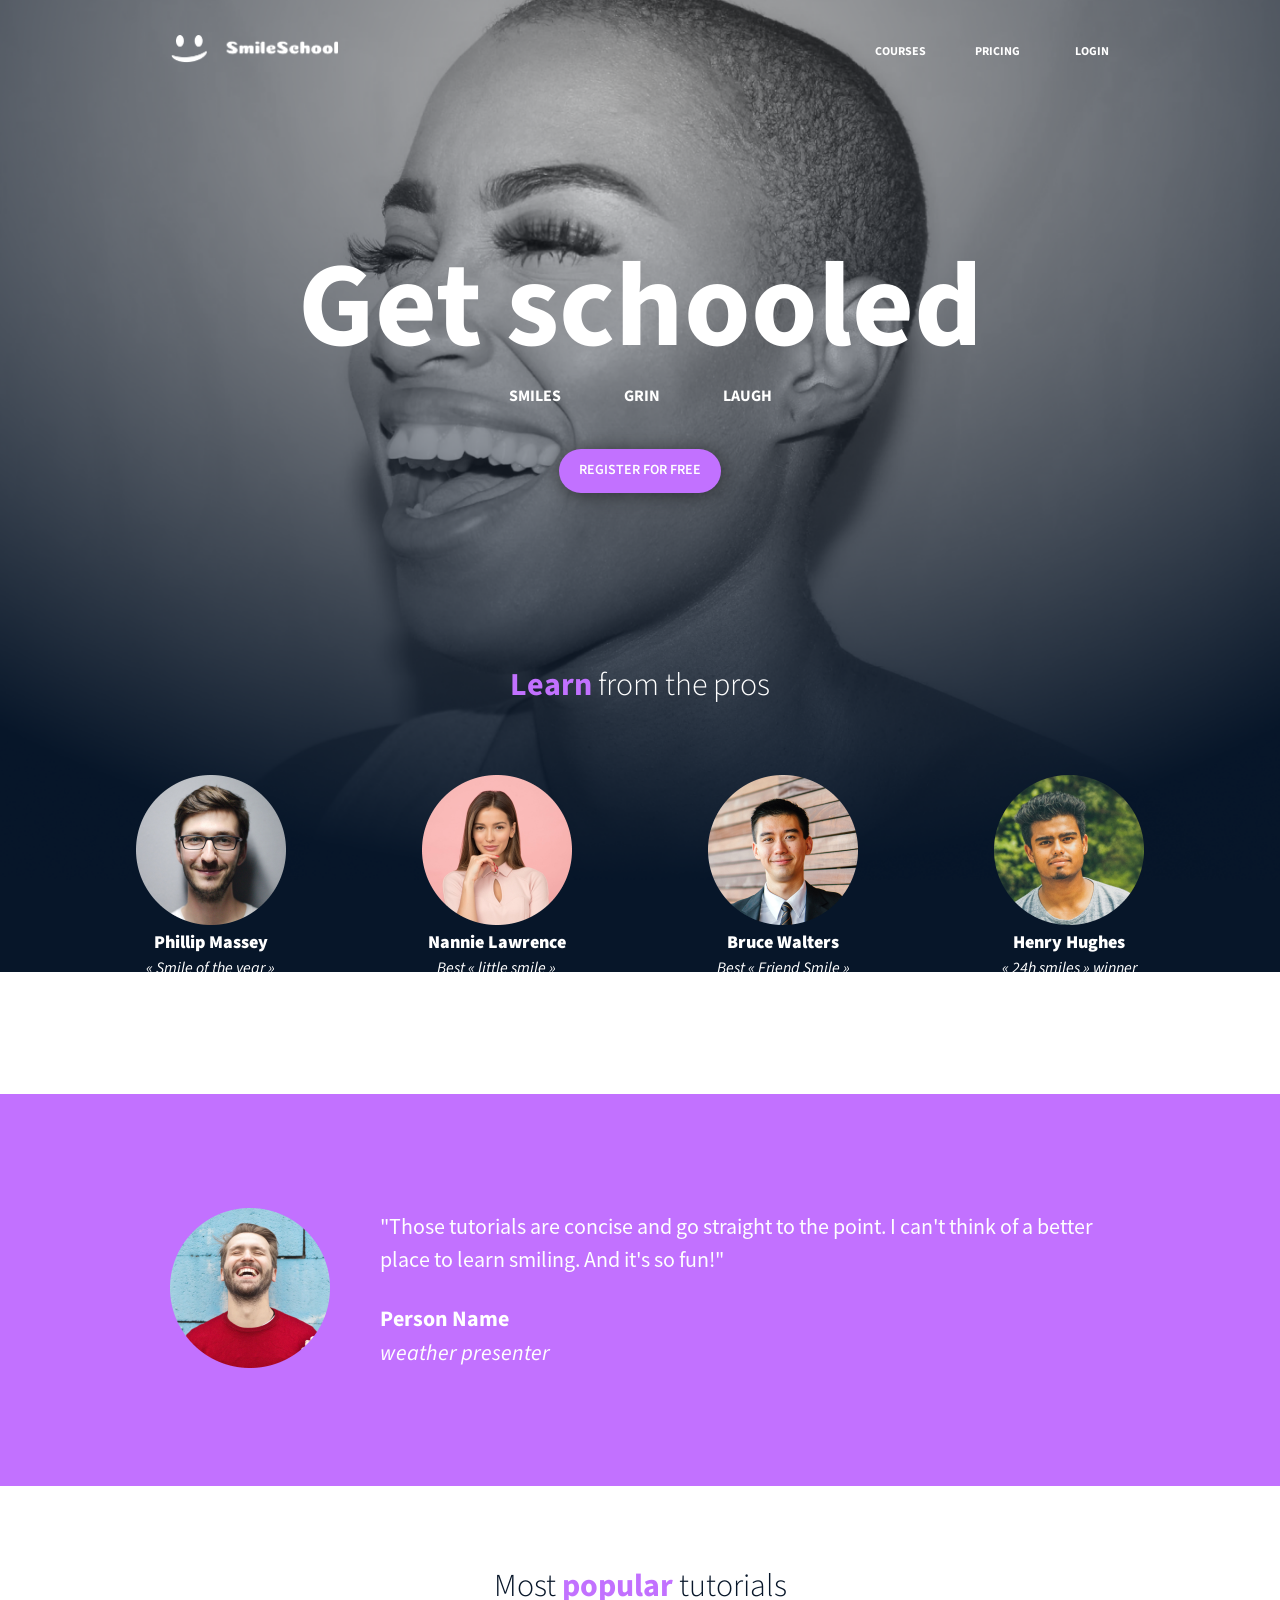
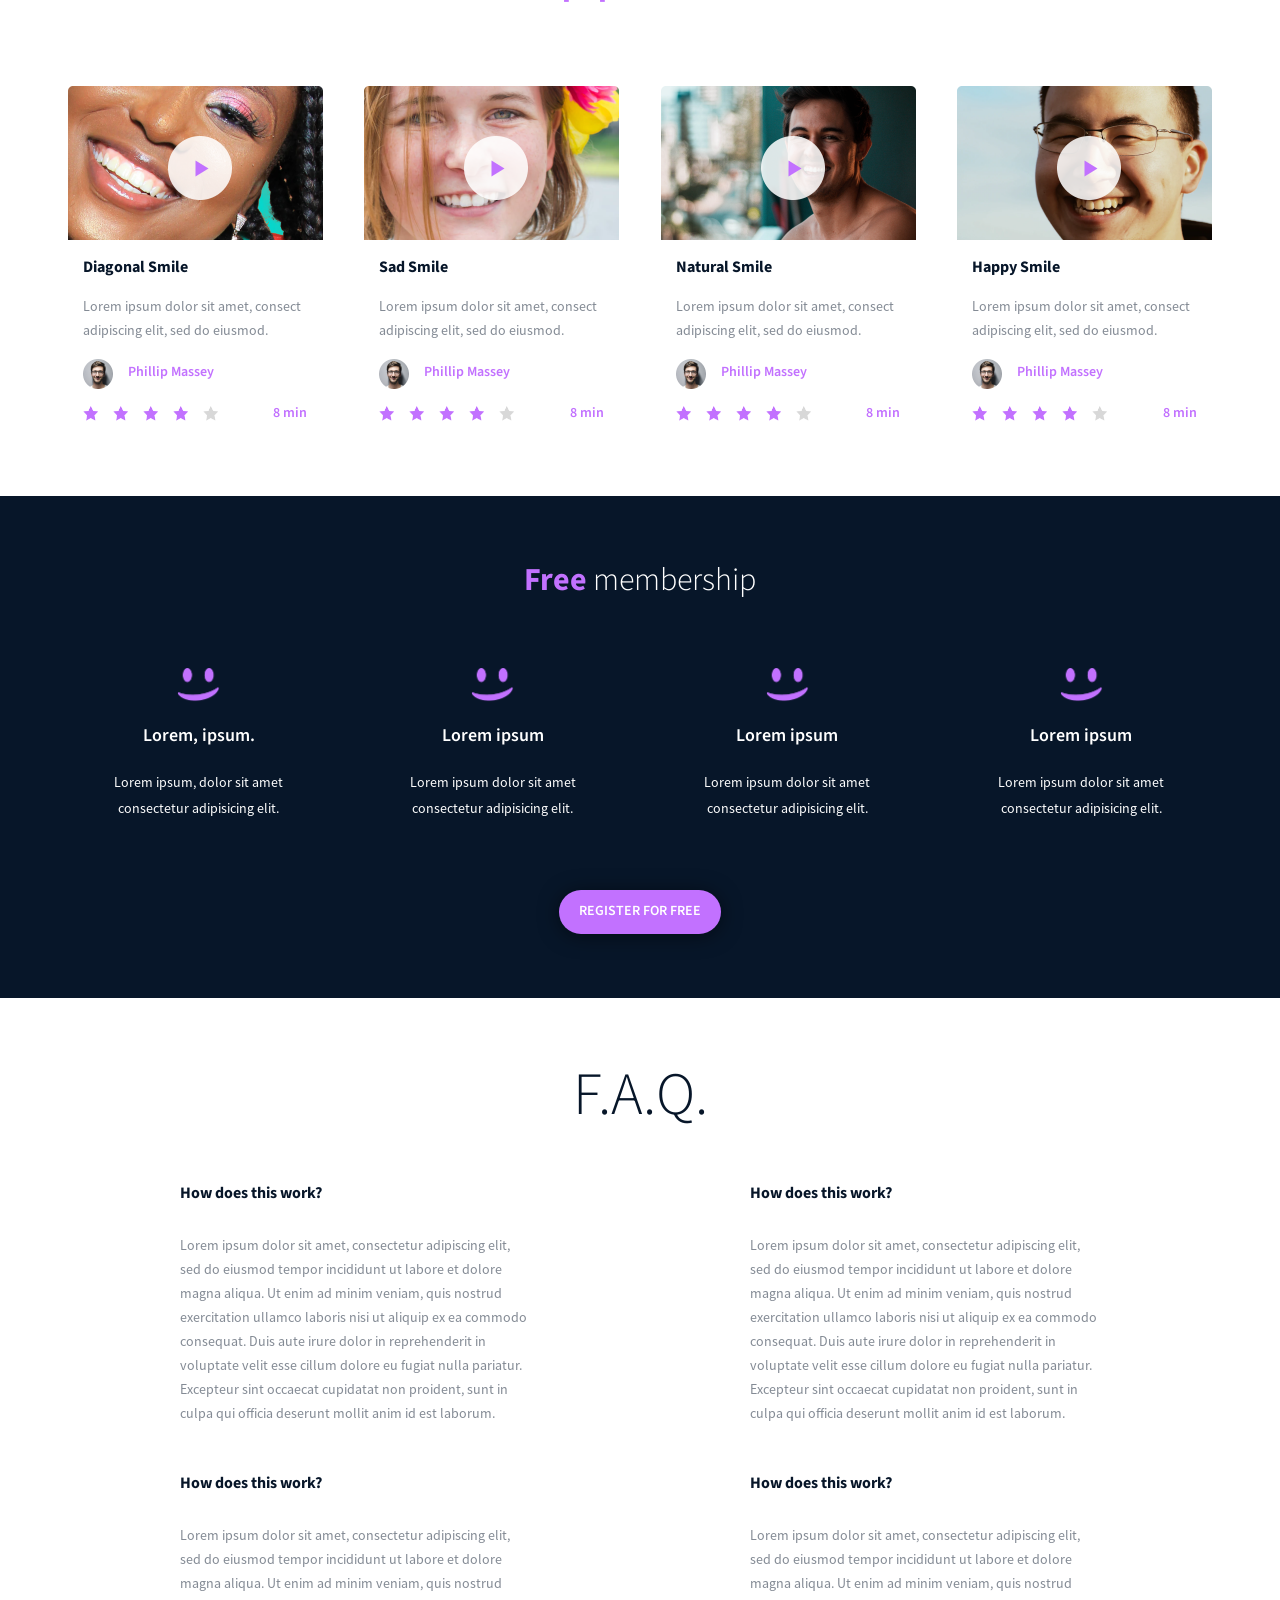
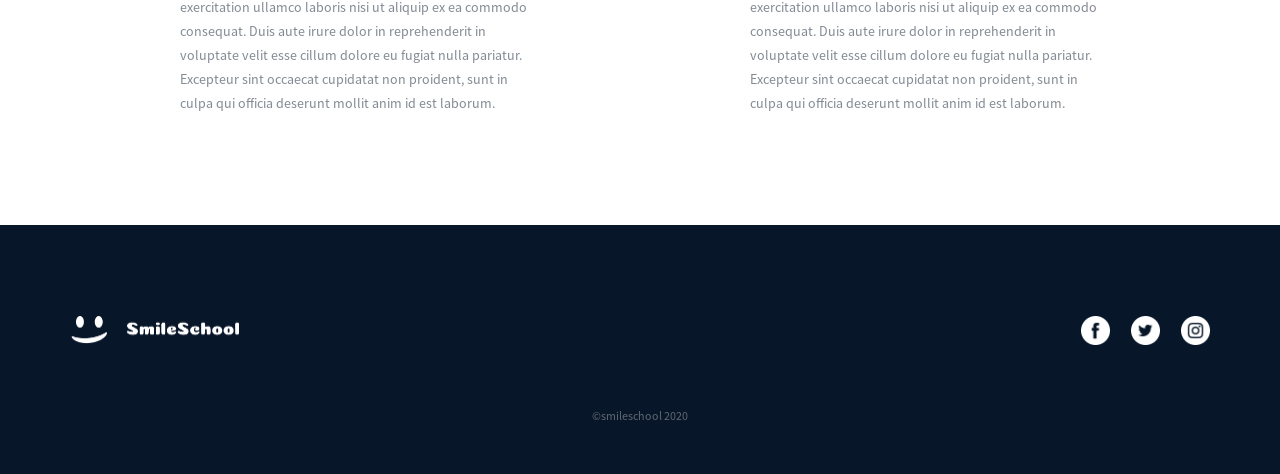
==== css_advanced/index.html @ d01346c2 "ij" ====
<!DOCTYPE html>
<html lang="en">
<head>
	<meta charset="UTF-8">
	<meta name="viewport" content="width=device-width, initial-scale=1.0">
	<title>Document</title>
	<link rel="stylesheet" type="text/css" href="./styles.css">
	<link href="https://fonts.googleapis.com/css2?family=Source+Sans+Pro:wght@400;700&display=swap" rel="stylesheet"></head>
<body>
	<header>
		<div class="smile">
		<a href="./images/assets/logo.png" alt="Site logo">
			<img src="./images/assets/logo.png">
		</a>
		</div>
		<div class="menu">
			<p>COURSES</p>
			<p>PRICING</p>
			<p>LOGIN</p>
		</div>
	</header>
	<main>
		<section class="register">
			<div class="schooled">
				<h1>Get schooled</h1>
				<p>SMILES GRIN LAUGH</p>
				<button>REGISTER FOR FREE</button>
			</div>
			<div class="pros">
				<h2><span>Learn </span>from the pros</h2>
				<div class="avatars">
					<div>
						<img src="./images/assets/avatars/avatar1.png">
						<h3>Phillip Massey</h3>
						<p>« Smile of the year » 2018 - 2019</p>
					</div>
					<div>
						<img src="./images/assets/avatars/avatar2.png">
						<h3>Nannie Lawrence</h3>
						<p>Best « little smile » 2017</p>
					</div>
					<div>
						<img src="./images/assets/avatars/avatar3.png">
						<h3>Bruce Walters</h3>
						<p>Best « Friend Smile » live performance 2019</p>
					</div>
					<div>
						<img src="./images/assets/avatars/avatar4.png">
						<h3>Henry Hughes</h3>
						<p>« 24h smiles » winner 2016 - 2019</p>
					</div>
				</div>
			</div>
		</section>
		<section class="testimonial">
			<div>
			<img src="./images/assets/avatars/avatar5.png">
			</div>
			<div>
			<blockquote>
				"Those tutorials are concise and go straight to the point. I can't think of a better place to learn smiling. And it's so fun!"
			</blockquote>
			<p>Person Name</p>
			<em>weather presenter</em>
		</div>
		</section>
		<section class="tutorials">
			<h1>Most <span>popular</span> tutorials</h1>
			<div class="videos">
				<div class="tutorial">
					<img class="preview" src="./images/assets/videos/preview1.png" alt="video preview">
					<img class="play" src="./images/assets/videos/play.png" alt="play button">
					<h2>Diagonal Smile</h2>
					<p>Lorem ipsum dolor sit amet, consect adipiscing elit, sed do eiusmod.</p>
					<div class="author">
						<img src="./images/assets/videos/author.png">
						<h3>Phillip Massey</h3>
					</div>
					<div class="rating">
						<img src="./images/assets/videos/star1-4.png">
						<img src="./images/assets/videos/star1-4.png">
						<img src="./images/assets/videos/star1-4.png">
						<img src="./images/assets/videos/star1-4.png">
						<img src="./images/assets/videos/star5.png">
						<p>8 min</p>
					</div>
				</div>
				<div class="tutorial">
					<img class="preview" src="./images/assets/videos/preview2.png" alt="video preview">
					<img class="play" src="./images/assets/videos/play.png" alt="play button">
					<h2>Sad Smile</h2>
					<p>Lorem ipsum dolor sit amet, consect adipiscing elit, sed do eiusmod.</p>
					<div class="author">
						<img src="./images/assets/videos/author.png">
						<h3>Phillip Massey</h3>
					</div>
					<div class="rating">
						<img src="./images/assets/videos/star1-4.png">
						<img src="./images/assets/videos/star1-4.png">
						<img src="./images/assets/videos/star1-4.png">
						<img src="./images/assets/videos/star1-4.png">
						<img src="./images/assets/videos/star5.png">
						<p>8 min</p>
					</div>
				</div>
				<div class="tutorial">
					<img class="preview" src="./images/assets/videos/preview3.png" alt="video preview">
					<img class="play" src="./images/assets/videos/play.png" alt="play button">
					<h2>Natural Smile</h2>
					<p>Lorem ipsum dolor sit amet, consect adipiscing elit, sed do eiusmod.</p>
					<div class="author">
						<img src="./images/assets/videos/author.png">
						<h3>Phillip Massey</h3>
					</div>
					<div class="rating">
						<img src="./images/assets/videos/star1-4.png">
						<img src="./images/assets/videos/star1-4.png">
						<img src="./images/assets/videos/star1-4.png">
						<img src="./images/assets/videos/star1-4.png">
						<img src="./images/assets/videos/star5.png">
						<p>8 min</p>
					</div>
				</div>
				<div class="tutorial">
					<img class="preview" src="./images/assets/videos/preview4.png" alt="video preview">
					<img class="play" src="./images/assets/videos/play.png" alt="play button">
					<h2>Happy Smile</h2>
					<p>Lorem ipsum dolor sit amet, consect adipiscing elit, sed do eiusmod.</p>
					<div class="author">
						<img src="./images/assets/videos/author.png">
						<h3>Phillip Massey</h3>
					</div>
					<div class="rating">
						<img src="./images/assets/videos/star1-4.png">
						<img src="./images/assets/videos/star1-4.png">
						<img src="./images/assets/videos/star1-4.png">
						<img src="./images/assets/videos/star1-4.png">
						<img src="./images/assets/videos/star5.png">
						<p>8 min</p>
					</div>
				</div>
			</div>	
		</section>
		<section class="membership">
			<h1><span>Free</span> membership</h1>
			<div class="smiles">
				<div>
					<img src="./images/assets/membership/smile.png">
					<h2>Lorem, ipsum.</h2>
					<p>Lorem ipsum, dolor sit amet consectetur adipisicing elit.</p>
				</div>
				<div>
					<img src="./images/assets/membership/smile.png">
					<h2>Lorem ipsum</h2>
					<p>Lorem ipsum dolor sit amet consectetur adipisicing elit.</p>
				</div>
				<div>
					<img src="./images/assets/membership/smile.png">
					<h2>Lorem ipsum</h2>
					<p>Lorem ipsum dolor sit amet consectetur adipisicing elit.</p>
				</div>
				<div>
					<img src="./images/assets/membership/smile.png">
					<h2>Lorem ipsum</h2>
					<p>Lorem ipsum dolor sit amet consectetur adipisicing elit.</p>
				</div>
			</div>
			<button>REGISTER FOR FREE</button>
		</section>
		<section class="faq">
			<h1>F.A.Q.</h1>
			<div class="questions">
				<div class="row">
					<div class="column">
						<h2>How does this work?</h2>
						<p>Lorem ipsum dolor sit amet, consectetur adipiscing elit, sed do eiusmod tempor incididunt ut labore et dolore magna aliqua. Ut enim ad minim veniam, quis nostrud exercitation ullamco laboris nisi ut aliquip ex ea commodo consequat. Duis aute irure dolor in reprehenderit in voluptate velit esse cillum dolore eu fugiat nulla pariatur. Excepteur sint occaecat cupidatat non proident, sunt in culpa qui officia deserunt mollit anim id est laborum.</p>
					</div>
					<div class="column">
						<h2>How does this work?</h2>
						<p>Lorem ipsum dolor sit amet, consectetur adipiscing elit, sed do eiusmod tempor incididunt ut labore et dolore magna aliqua. Ut enim ad minim veniam, quis nostrud exercitation ullamco laboris nisi ut aliquip ex ea commodo consequat. Duis aute irure dolor in reprehenderit in voluptate velit esse cillum dolore eu fugiat nulla pariatur. Excepteur sint occaecat cupidatat non proident, sunt in culpa qui officia deserunt mollit anim id est laborum.</p>
					</div>
				</div>
				<div class="row">
					<div class="column">
						<h2>How does this work?</h2>
						<p>Lorem ipsum dolor sit amet, consectetur adipiscing elit, sed do eiusmod tempor incididunt ut labore et dolore magna aliqua. Ut enim ad minim veniam, quis nostrud exercitation ullamco laboris nisi ut aliquip ex ea commodo consequat. Duis aute irure dolor in reprehenderit in voluptate velit esse cillum dolore eu fugiat nulla pariatur. Excepteur sint occaecat cupidatat non proident, sunt in culpa qui officia deserunt mollit anim id est laborum.</p>
					</div>
					<div class="column">
						<h2>How does this work?</h2>
						<p>Lorem ipsum dolor sit amet, consectetur adipiscing elit, sed do eiusmod tempor incididunt ut labore et dolore magna aliqua. Ut enim ad minim veniam, quis nostrud exercitation ullamco laboris nisi ut aliquip ex ea commodo consequat. Duis aute irure dolor in reprehenderit in voluptate velit esse cillum dolore eu fugiat nulla pariatur. Excepteur sint occaecat cupidatat non proident, sunt in culpa qui officia deserunt mollit anim id est laborum.</p>
					</div>
				</div>
			</div>
		</section>
		</main>
		<footer>
			<div class="footer">
				<div class="logos">
					<img src="./images/assets/logo.png">
					<div class="social">
						<a href="https://www.facebook.com/">
						<img src="./images/assets/footer/facebook.png">
						</a>
						<a href="https://x.com/">
						<img src="./images/assets/footer/twitter.png">
						</a>
						<a href="https://www.instagram.com/">
						<img src="./images/assets/footer/instagram.png">
						</a>
					</div>
				</div>
				<p>©smileschool 2020</p>
			</div>
		</footer>
	</body>
</html>
---- css_advanced/styles.css ----
/* CSS Reset */
* {
    margin: 0;
    padding: 0;
    box-sizing: border-box;
}

@font-face {
	font-family: 'Source Sans Pro';
	src: url(./fonts/source-sans-pro/SourceSansPro-Regular.otf);
}

html, body {
	margin: 0;
	padding: 0;
	width: 100%;
	height: 100%;
	box-sizing: border-box;
}

body {
	background-image: url("./images/assets/background.png");
	background-size: cover;
	background-repeat: no-repeat;
}

header {
	/* background-color: blueviolet; */
	display: flex;
	justify-content: space-between;
	align-items: center;
	margin: 35px 171px 0 171px;
	height: 32px;
	padding: 0px;

}

p, h1, h2, h3 {
	font-family: 'Source Sans Pro';
	color: #FFFFFF;
}

.menu {
	/* background-color: red; */
	display: flex;
	justify-content: space-between;
	align-items: center;
	width: 234px;
	height: 15px;
	top: 37px;
	left: 1041px;
}

.menu p {
	/* background-color: blue; */
	width: 34px;
	height: 15px;
	left: 200px;
	font-size: 12px;
	font-weight: 700;
	line-height: 15px;
	text-align: left;
}

.smile img {
	/* background-color: green; */
	width: 167px;
	height: 29px;
	top: 35px;
	left: 171px;
}

.register {
	height: 957px;
	/* outline: 2px solid lime; */
	/* background-color: aqua; */
	display: flex;
	flex-wrap: wrap;
	flex-direction: column;
	justify-content: space-around;
	align-items: center;
	margin-bottom: 70px;
}
.schooled {
	/* outline: 2px solid lime; */
	display: flex;
	justify-content: space-between;
	align-items: center;
	flex-wrap: wrap;
	flex-direction: column;
	box-sizing: border-box;
	height: 300px;
	margin: 115px 0 0 0;

}
.schooled h1 {
	/* outline: 2px solid lime; */
	/* background-color: green; */
	width: 700px;
	height: 151px;
	font-family: 'Source Sans Pro';
	font-size: 120px;
	font-weight: 700;
	line-height: 150px;
	text-align: center;
	color: #FFFFFF;
	margin: 40px 0 0 0;
}

.schooled p {
	/* outline: 2px solid blue; */
	/* background-color: chartreuse; */
	display: flex;
	flex-wrap: wrap;
	justify-content: space-around;
	word-spacing: 60px;
	width: 300px;
	margin: 0 0 40px 0;
	font-size: 16px;
	font-weight: 700;
	line-height: 20px;
	text-align: center;
}

button {
	display: flex;
	justify-content: center;
	align-items: center;
	background-color: #C271FF;
	width: 162px;
	height: 44px;
	border: none;
	box-shadow: 0px 2px 20px 0px #00000080;
	font-family: 'Source Sans Pro';
	font-size: 14px;
	font-weight: 600;
	line-height: 17.6px;
	text-align: center;
	color: #FFFFFF;
	border-radius: 50px;
}

.pros {
	/* outline: 2px solid rgb(255, 0, 0); */
	width: 1009px;
	height: 350px;
	/* background-color: crimson; */
	display: flex;
	justify-content: center;
	align-items: center;
	flex-direction: column;
	flex-wrap: wrap;
	margin-bottom: 0px;
	margin-top: 150px;
}
.pros h2 {
	/* background-color: aquamarine; */
	/* outline: 2px solid blue; */
	color: #FFFFFF;
	width: 300px;
	height: 40px;
	font-family: 'Source Sans Pro';
	font-size: 32px;
	font-weight: 300;
	line-height: 40px;
	text-align: center;
}

.pros span {
	color: #C271FF;
	font-weight: 700;
}

.avatars {
	margin-top: 70px;
	width: 1009px;
	height: 237px;
	/* outline: 2px solid greenyellow; */
	/* background-color: aqua; */
	display: flex;
	flex-wrap: wrap;
	flex-direction: row;
	justify-content: space-between;
}
.avatars img {
	width: 150px;
	height: 150px;
}

.avatars h3 {
	font-family: 'Source Sans Pro';
	font-size: 18px;
	font-weight: 900;
	line-height: 27px;
	text-align: center;
	width: 150px;
	height: 27px;
	display: flex;
	justify-content: center;
	color: #FFFFFF;
	/* outline: 2px solid blue; */
}

.avatars p {
	width: 150px;
	height: 48px;
	top: 189px;
	display: flex;
	flex-wrap: wrap;
	flex-direction: column;
	font-size: 16px;
	font-style: italic;
	font-weight: 400;
	line-height: 24px;
	text-align: center;
}


.testimonial {
	/* width: 1440px; */
	height: 392px;
	top: 1093px;
	gap: 50px;
	background-color: #C271FF;
	display: flex;
	flex-wrap: wrap;
	/* flex-direction: column; */
	justify-content: center;
	align-items: center;
	/* outline: 2px solid blue; */
}

.testimonial img {
	width: 160px;
	height: 160px;
}

.testimonial blockquote {
	/* outline: 2px solid blue; */
	width: 730px;
	height: 68px;
	font-family: 'Source Sans Pro';
	font-size: 22px;
	font-weight: 400;
	line-height: 33px;
	text-align: left;
	color: #FFFFFF;
}

.testimonial p {
	width: 129px;
	height: 34px;
	font-size: 22px;
	font-weight: 700;
	line-height: 33px;
	text-align: left;
	margin-top: 25px;
}

.testimonial em {
	width: 165px;
	height: 34px;
	top: 124px;
	font-family: 'Source Sans Pro';
	font-size: 22px;
	font-style: italic;
	font-weight: 400;
	line-height: 33px;
	text-align: left;
	color: #FFFFFF;
}

.tutorials {
	/* outline: 2px solid red; */
	height: 450px;
	display: flex;
	flex-direction: column;
	align-items: center;
	margin: 80px 0;
}

.videos {
	/* outline: 2px solid blue; */
	width: 1228px;
	height: 450px;
	display: flex;
	flex-direction: row;
	justify-content: space-evenly;
	align-items: center;
}

.tutorial {
	display: flex;
	flex-direction: column;
	justify-content: space-between;
	/* outline: 2px solid green; */
	width: 255px;
	height: 335px;
}
.tutorials h1 {
	/* outline: 2px solid green; */
	width: 350px;
	height: 40px;
	font-size: 32px;
	font-weight: 300;
	line-height: 40px;
	text-align: center;
	color: #071629;
	margin-bottom: 80px;
}

.tutorials h1 span {
	font-size: 32px;
	font-weight: 700;
	line-height: 40px;
	text-align: center;
	color: #C271FF;
}
.tutorial h2 {
	display: flex;
	/* outline: 2px solid rgb(0, 162, 255); */
	width: 106px;
	height: 20px;
	font-size: 16px;
	font-weight: 700;
	line-height: 20px;
	text-align: left;
	color: #071629;
	margin-left: 15px;

}

.tutorial p {
	display: flex;
	justify-content: space-around;
	/* outline: 2px solid orange; */
	width: 240px;
	height: 48px;
	font-size: 14px;
	font-weight: 400;
	line-height: 24px;
	color: #07162980;
	margin-left: 15px;
}

.preview {
	/* outline: 2px solid lime; */
	width: 255px;
	height: 154px;
	margin-bottom: 0;
	display: flex;
	justify-content: center;
	align-items: center;
	position: relative;
}

.play {
	/* outline: 2px solid yellow; */
	width: 64px;
	height: 64px;
	position: absolute;
    margin-top: 50px;
    margin-left: 100px;
	z-index: 1;
    /* transform: translate(90px, -110px); */
}

.tutorial .rating {
	/* outline: 2px solid yellowgreen; */
	display: flex;
	justify-content: space-around;
	flex-direction: row;
	height: 15px;
	margin-left: 15px;
}

.tutorial .rating img {
	/* outline: 2px solid yellowgreen; */
	margin-right: 15px;
	width: 15px;
	height: 15px;
}

.tutorial .rating p {
	/* outline: 2px solid yellowgreen; */
	width: 35px;
	height: 15px;
	font-size: 14px;
	font-weight: 600;
	line-height:15px;
	text-align: right;
	color: #C271FF;
	margin-left: auto;
	margin-right: 15px;
}

.tutorial .author {
	display: flex;
	justify-content: space-around;
	margin-left: 15px;
}

.tutorial .author img {
	width: 30px;
	height: 30px;
}

.tutorial .author h3 {
	width: 200px;
	height: 27px;
	font-size: 14px;
	font-weight: 600;
	line-height: 27px;
	text-align: left;
	color: #C271FF;
	margin-left: 15px;
}

.membership {
	height: 502px;
	display: flex;
	flex-wrap:wrap;
	flex-direction: column;
	justify-content: space-around;
	align-items: center;
	background-color: #071629;
}

.membership h1 {
	width: 250px;
	height: 40px;
	font-size: 32px;
	font-weight: 300;
	line-height: 40px;
	text-align: center;
	margin: 30px 0 0 0;
}

.membership h1 span {
	font-size: 32px;
	font-weight: 700;
	line-height: 40px;
	text-align: center;
	color: #C271FF;
}

.membership .smiles {
	/* outline: 3px solid red; */
	display: flex;
	flex-direction: row;
	justify-content: space-between;
	align-items: center;
	width: 1140px;
}

.membership .smiles div {
	/* outline: 3px solid greenyellow; */
	display: flex;
	flex-direction: column;
	justify-content: space-between;
	align-items: center;
	width: 257px;
	height: 153px;
}

.membership img {
	width: 43px;
	height: 35px;
}

.membership h2 {
	width: 256px;
	height: 26px;
	font-size: 18px;
	font-weight: 600;
	line-height: 26px;
	text-align: center;
}

.membership p {
	width: 212px;
	height: 52px;
	opacity: 0px;
	font-size: 14px;
	font-weight: 400;
	line-height: 26px;
	text-align: center;
}

.membership button {
	margin: 0 0 30px 0;
}

.faq {
	margin: 60px 0;
	display: flex;
	flex-direction: column;
	justify-content: space-around;
	align-items: center;
	/* outline: 3px solid slateblue; */
	height: 707px;
}

.faq h1 {
	width: 136px;
	height: 75px;
	font-size: 60px;
	font-weight: 300;
	line-height: 75px;
	text-align: center;
	color: #071629;
}

.faq .questions {
	display: flex;
	flex-direction: column;
	justify-content: space-between;
	/* outline: 3px solid orchid; */
	width: 920px;
	height: 707px;
	margin: 50px 0;
}

.faq .questions .row  {
	/* outline: 3px solid green; */
	display: flex;
	flex-direction: row;
	justify-content: space-between;
}

.faq .questions .column  {
	width: 350px;
	height: 242px;
	/* outline: 3px solid red; */
	display: flex;
	flex-direction: column;
	justify-content: space-between;
}

.faq .questions .column h2 {
	width: 145px;
	height: 20px;
	font-size: 16px;
	font-weight: 700;
	line-height: 20px;
	text-align: left;
	color: #071629;
}

.faq .questions .column p {
	width: 350px;
	height: 192px;
	opacity: 0px;
	font-size: 14px;
	font-weight: 400;
	line-height: 24px;
	text-align: left;
	color: #07162980;
}

.footer {
	height: 249px;
	display: flex;
	flex-direction: column;
	flex-wrap: wrap;
	align-items: center;
	justify-content: space-around;
	background-color: #071629;
}

.footer .logos {
	width: 1140px;
	/* outline: 3px solid green; */
	display: flex;
	flex-direction: row;
	justify-content: space-between;
	margin: 60px 0 0 0;
}

.footer .logos .social {
	display: flex;
	flex-wrap: wrap;
	flex-direction: row;
	justify-content: space-between;
	width: 130px;
	height: 30px;
	/* outline: 3px solid blue; */
}

.footer .logos img {
	width: 169px;
	height: 30px;
	padding: 0.02px 0px 0.52px 0.59px;
}

.footer .logos .social img {
	width: 30px;
	height: 30px;
}

.footer p {
	width: 96px;
	height: 15px;
	opacity: 35%;
	font-size: 12px;
	font-weight: 400;
	line-height: 15px;
	text-align: left;
	margin: 0 0 20px 0;
}
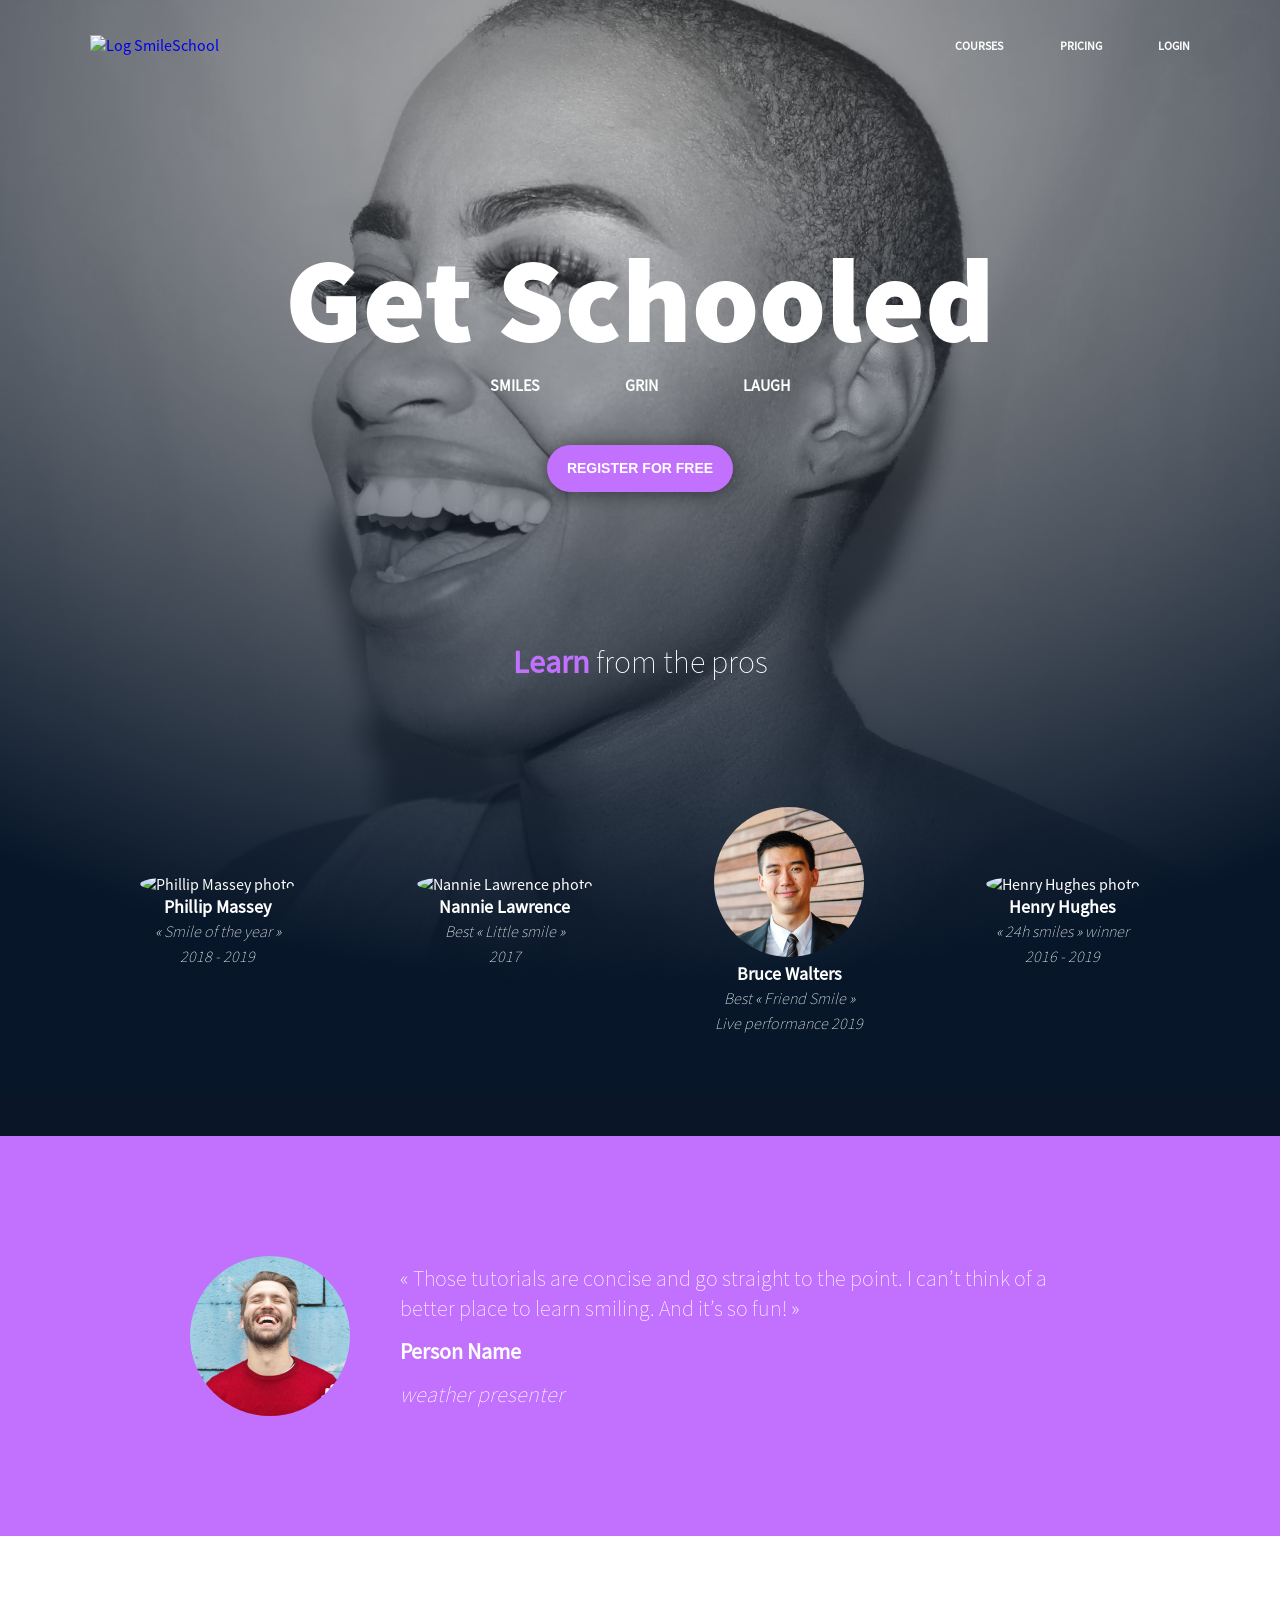
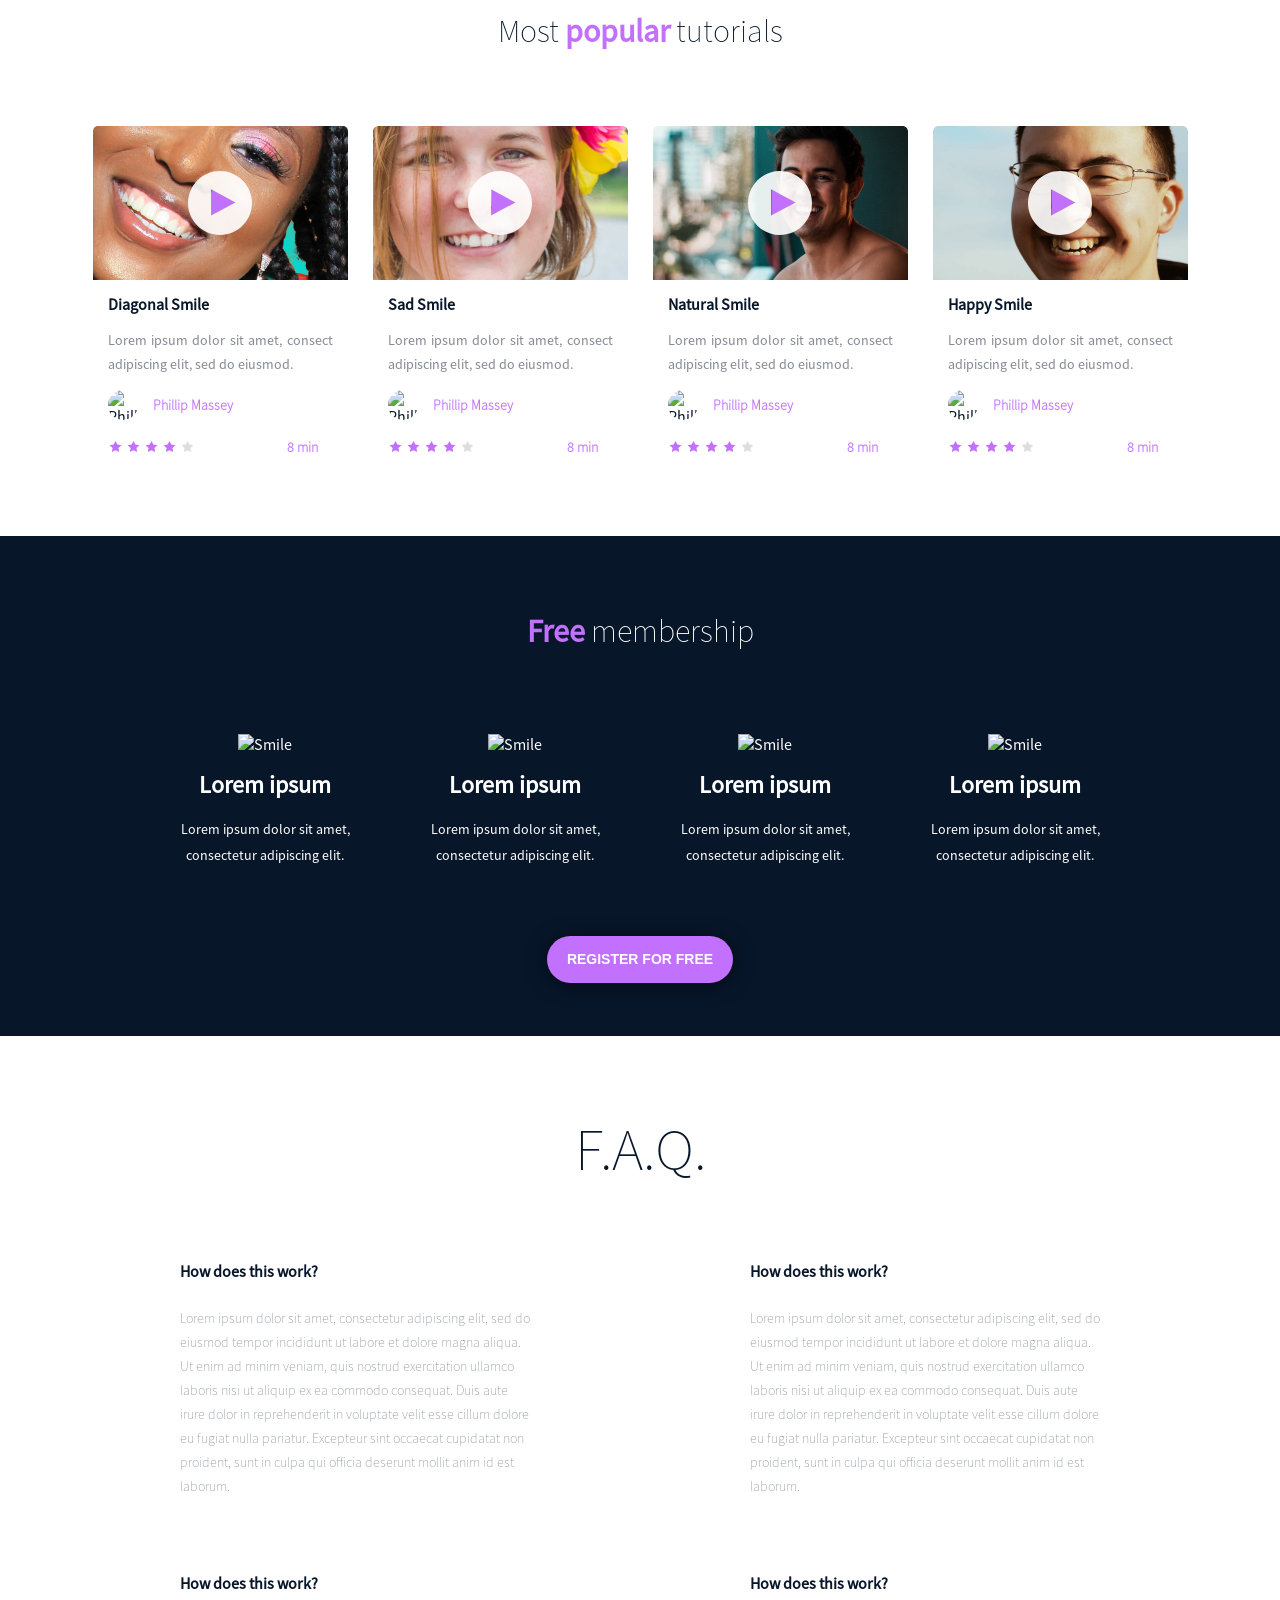
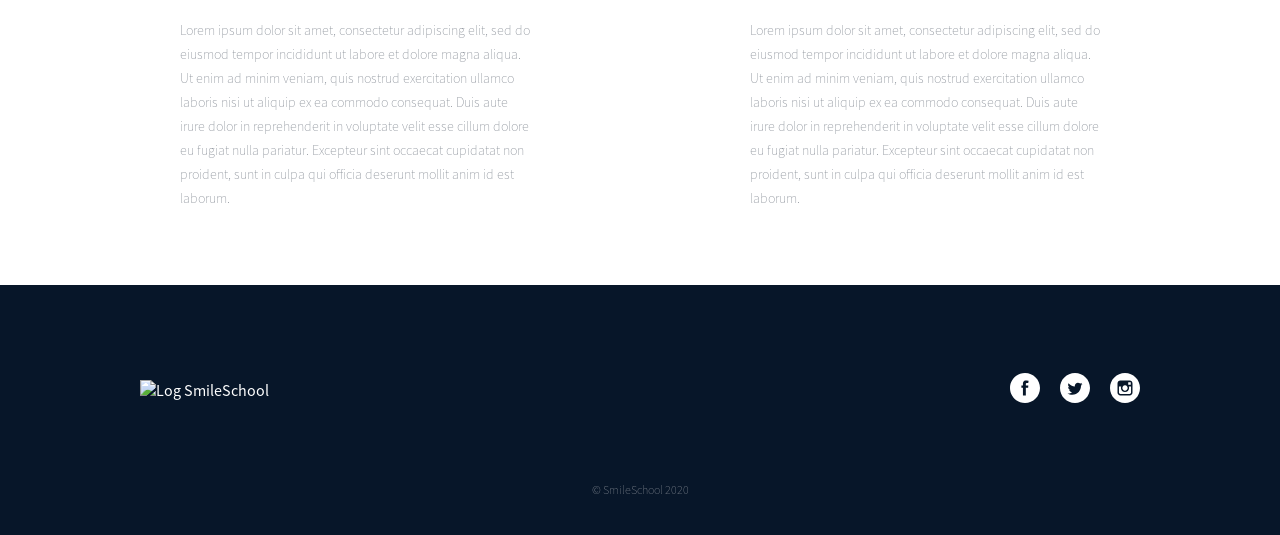
==== commit a6175137: "dv" ====
--- a/css_advanced/index.html
+++ b/css_advanced/index.html
@@ -1,216 +1,371 @@
 <!DOCTYPE html>
-<html lang="en">
+<html lang="zxx">
+
 <head>
-	<meta charset="UTF-8">
-	<meta name="viewport" content="width=device-width, initial-scale=1.0">
-	<title>Document</title>
-	<link rel="stylesheet" type="text/css" href="./styles.css">
-	<link href="https://fonts.googleapis.com/css2?family=Source+Sans+Pro:wght@400;700&display=swap" rel="stylesheet"></head>
+    <meta charset="UTF-8">
+    <meta name="viewport" content="width=device-width, initial-scale=1.0">
+    <title>SmileSchool</title>
+
+    <link rel="stylesheet" href="./styles.css">
+</head>
+
 <body>
-	<header>
-		<div class="smile">
-		<a href="./images/assets/logo.png" alt="Site logo">
-			<img src="./images/assets/logo.png">
-		</a>
-		</div>
-		<div class="menu">
-			<p>COURSES</p>
-			<p>PRICING</p>
-			<p>LOGIN</p>
-		</div>
-	</header>
-	<main>
-		<section class="register">
-			<div class="schooled">
-				<h1>Get schooled</h1>
-				<p>SMILES GRIN LAUGH</p>
-				<button>REGISTER FOR FREE</button>
-			</div>
-			<div class="pros">
-				<h2><span>Learn </span>from the pros</h2>
-				<div class="avatars">
-					<div>
-						<img src="./images/assets/avatars/avatar1.png">
-						<h3>Phillip Massey</h3>
-						<p>« Smile of the year » 2018 - 2019</p>
-					</div>
-					<div>
-						<img src="./images/assets/avatars/avatar2.png">
-						<h3>Nannie Lawrence</h3>
-						<p>Best « little smile » 2017</p>
-					</div>
-					<div>
-						<img src="./images/assets/avatars/avatar3.png">
-						<h3>Bruce Walters</h3>
-						<p>Best « Friend Smile » live performance 2019</p>
-					</div>
-					<div>
-						<img src="./images/assets/avatars/avatar4.png">
-						<h3>Henry Hughes</h3>
-						<p>« 24h smiles » winner 2016 - 2019</p>
-					</div>
-				</div>
-			</div>
-		</section>
-		<section class="testimonial">
-			<div>
-			<img src="./images/assets/avatars/avatar5.png">
-			</div>
-			<div>
-			<blockquote>
-				"Those tutorials are concise and go straight to the point. I can't think of a better place to learn smiling. And it's so fun!"
-			</blockquote>
-			<p>Person Name</p>
-			<em>weather presenter</em>
-		</div>
-		</section>
-		<section class="tutorials">
-			<h1>Most <span>popular</span> tutorials</h1>
-			<div class="videos">
-				<div class="tutorial">
-					<img class="preview" src="./images/assets/videos/preview1.png" alt="video preview">
-					<img class="play" src="./images/assets/videos/play.png" alt="play button">
-					<h2>Diagonal Smile</h2>
-					<p>Lorem ipsum dolor sit amet, consect adipiscing elit, sed do eiusmod.</p>
-					<div class="author">
-						<img src="./images/assets/videos/author.png">
-						<h3>Phillip Massey</h3>
-					</div>
-					<div class="rating">
-						<img src="./images/assets/videos/star1-4.png">
-						<img src="./images/assets/videos/star1-4.png">
-						<img src="./images/assets/videos/star1-4.png">
-						<img src="./images/assets/videos/star1-4.png">
-						<img src="./images/assets/videos/star5.png">
-						<p>8 min</p>
-					</div>
-				</div>
-				<div class="tutorial">
-					<img class="preview" src="./images/assets/videos/preview2.png" alt="video preview">
-					<img class="play" src="./images/assets/videos/play.png" alt="play button">
-					<h2>Sad Smile</h2>
-					<p>Lorem ipsum dolor sit amet, consect adipiscing elit, sed do eiusmod.</p>
-					<div class="author">
-						<img src="./images/assets/videos/author.png">
-						<h3>Phillip Massey</h3>
-					</div>
-					<div class="rating">
-						<img src="./images/assets/videos/star1-4.png">
-						<img src="./images/assets/videos/star1-4.png">
-						<img src="./images/assets/videos/star1-4.png">
-						<img src="./images/assets/videos/star1-4.png">
-						<img src="./images/assets/videos/star5.png">
-						<p>8 min</p>
-					</div>
-				</div>
-				<div class="tutorial">
-					<img class="preview" src="./images/assets/videos/preview3.png" alt="video preview">
-					<img class="play" src="./images/assets/videos/play.png" alt="play button">
-					<h2>Natural Smile</h2>
-					<p>Lorem ipsum dolor sit amet, consect adipiscing elit, sed do eiusmod.</p>
-					<div class="author">
-						<img src="./images/assets/videos/author.png">
-						<h3>Phillip Massey</h3>
-					</div>
-					<div class="rating">
-						<img src="./images/assets/videos/star1-4.png">
-						<img src="./images/assets/videos/star1-4.png">
-						<img src="./images/assets/videos/star1-4.png">
-						<img src="./images/assets/videos/star1-4.png">
-						<img src="./images/assets/videos/star5.png">
-						<p>8 min</p>
-					</div>
-				</div>
-				<div class="tutorial">
-					<img class="preview" src="./images/assets/videos/preview4.png" alt="video preview">
-					<img class="play" src="./images/assets/videos/play.png" alt="play button">
-					<h2>Happy Smile</h2>
-					<p>Lorem ipsum dolor sit amet, consect adipiscing elit, sed do eiusmod.</p>
-					<div class="author">
-						<img src="./images/assets/videos/author.png">
-						<h3>Phillip Massey</h3>
-					</div>
-					<div class="rating">
-						<img src="./images/assets/videos/star1-4.png">
-						<img src="./images/assets/videos/star1-4.png">
-						<img src="./images/assets/videos/star1-4.png">
-						<img src="./images/assets/videos/star1-4.png">
-						<img src="./images/assets/videos/star5.png">
-						<p>8 min</p>
-					</div>
-				</div>
-			</div>	
-		</section>
-		<section class="membership">
-			<h1><span>Free</span> membership</h1>
-			<div class="smiles">
-				<div>
-					<img src="./images/assets/membership/smile.png">
-					<h2>Lorem, ipsum.</h2>
-					<p>Lorem ipsum, dolor sit amet consectetur adipisicing elit.</p>
-				</div>
-				<div>
-					<img src="./images/assets/membership/smile.png">
-					<h2>Lorem ipsum</h2>
-					<p>Lorem ipsum dolor sit amet consectetur adipisicing elit.</p>
-				</div>
-				<div>
-					<img src="./images/assets/membership/smile.png">
-					<h2>Lorem ipsum</h2>
-					<p>Lorem ipsum dolor sit amet consectetur adipisicing elit.</p>
-				</div>
-				<div>
-					<img src="./images/assets/membership/smile.png">
-					<h2>Lorem ipsum</h2>
-					<p>Lorem ipsum dolor sit amet consectetur adipisicing elit.</p>
-				</div>
-			</div>
-			<button>REGISTER FOR FREE</button>
-		</section>
-		<section class="faq">
-			<h1>F.A.Q.</h1>
-			<div class="questions">
-				<div class="row">
-					<div class="column">
-						<h2>How does this work?</h2>
-						<p>Lorem ipsum dolor sit amet, consectetur adipiscing elit, sed do eiusmod tempor incididunt ut labore et dolore magna aliqua. Ut enim ad minim veniam, quis nostrud exercitation ullamco laboris nisi ut aliquip ex ea commodo consequat. Duis aute irure dolor in reprehenderit in voluptate velit esse cillum dolore eu fugiat nulla pariatur. Excepteur sint occaecat cupidatat non proident, sunt in culpa qui officia deserunt mollit anim id est laborum.</p>
-					</div>
-					<div class="column">
-						<h2>How does this work?</h2>
-						<p>Lorem ipsum dolor sit amet, consectetur adipiscing elit, sed do eiusmod tempor incididunt ut labore et dolore magna aliqua. Ut enim ad minim veniam, quis nostrud exercitation ullamco laboris nisi ut aliquip ex ea commodo consequat. Duis aute irure dolor in reprehenderit in voluptate velit esse cillum dolore eu fugiat nulla pariatur. Excepteur sint occaecat cupidatat non proident, sunt in culpa qui officia deserunt mollit anim id est laborum.</p>
-					</div>
-				</div>
-				<div class="row">
-					<div class="column">
-						<h2>How does this work?</h2>
-						<p>Lorem ipsum dolor sit amet, consectetur adipiscing elit, sed do eiusmod tempor incididunt ut labore et dolore magna aliqua. Ut enim ad minim veniam, quis nostrud exercitation ullamco laboris nisi ut aliquip ex ea commodo consequat. Duis aute irure dolor in reprehenderit in voluptate velit esse cillum dolore eu fugiat nulla pariatur. Excepteur sint occaecat cupidatat non proident, sunt in culpa qui officia deserunt mollit anim id est laborum.</p>
-					</div>
-					<div class="column">
-						<h2>How does this work?</h2>
-						<p>Lorem ipsum dolor sit amet, consectetur adipiscing elit, sed do eiusmod tempor incididunt ut labore et dolore magna aliqua. Ut enim ad minim veniam, quis nostrud exercitation ullamco laboris nisi ut aliquip ex ea commodo consequat. Duis aute irure dolor in reprehenderit in voluptate velit esse cillum dolore eu fugiat nulla pariatur. Excepteur sint occaecat cupidatat non proident, sunt in culpa qui officia deserunt mollit anim id est laborum.</p>
-					</div>
-				</div>
-			</div>
-		</section>
-		</main>
-		<footer>
-			<div class="footer">
-				<div class="logos">
-					<img src="./images/assets/logo.png">
-					<div class="social">
-						<a href="https://www.facebook.com/">
-						<img src="./images/assets/footer/facebook.png">
-						</a>
-						<a href="https://x.com/">
-						<img src="./images/assets/footer/twitter.png">
-						</a>
-						<a href="https://www.instagram.com/">
-						<img src="./images/assets/footer/instagram.png">
-						</a>
-					</div>
-				</div>
-				<p>©smileschool 2020</p>
-			</div>
-		</footer>
-	</body>
+    <!-- HEADER -->
+    <header>
+        <div id="nav_container">
+            <a href="#" title="Logo SmileSchool"><img src="./resources/images/logo.png" alt="Log SmileSchool"></a>
+
+            <nav>
+                <a href="#" title="None">Courses</a>
+                <a href="#" title="None">Pricing</a>
+                <a href="#" title="None">Login</a>
+            </nav>
+        </div>
+    </header>
+
+    <!-- MAIN CONTENT -->
+    <main>
+        <!-- BANNER -->
+        <section id="banner">
+            <div id="banner_title_container">
+                <h1>Get Schooled</h1>
+
+                <p>
+                    <span>Smiles</span>
+                    <span>Grin</span>
+                    <span>Laugh</span>
+                </p>
+
+                <button>Register for free</button>
+            </div>
+
+            <div id="banner_pros_container">
+                <h2><span>Learn</span> from the pros</h2>
+
+                <div id="banner_pros_infos_container">
+                    <div class="banner_pros_infos">
+                        <img src="./resources/images/pros/phillip_massey.png" alt="Phillip Massey photo">
+                        <h3>Phillip Massey</h3>
+
+                        <p>
+                            « Smile of the year »
+                            <br>
+                            2018 - 2019
+                        </p>
+                    </div>
+
+                    <div class="banner_pros_infos">
+                        <img src="./resources/images/pros/nannie_lawrence.png" alt="Nannie Lawrence photo">
+                        <h3>Nannie Lawrence</h3>
+
+                        <p>
+                            Best « Little smile »
+                            <br>
+                            2017
+                        </p>
+                    </div>
+
+                    <div class="banner_pros_infos">
+                        <img src="./resources/images/pros/bruce_walters.png" alt="Bruce Walters photo">
+                        <h3>Bruce Walters</h3>
+
+                        <p>
+                            Best « Friend Smile »
+                            <br>
+                            Live performance 2019
+                        </p>
+                    </div>
+
+                    <div class="banner_pros_infos">
+                        <img src="./resources/images/pros/henry_hughes.png" alt="Henry Hughes photo">
+                        <h3>Henry Hughes</h3>
+
+                        <p>
+                            « 24h smiles » winner
+                            <br>
+                            2016 - 2019
+                        </p>
+                    </div>
+                </div>
+            </div>
+        </section>
+
+        <!-- QUOTE -->
+        <section id="quote">
+            <h1>Quote</h1>
+
+            <div id="quote_container">
+                <img src="./resources/images/weather_presenter.png" alt="Weather presenter photo">
+
+                <div id="quote_infos_container">
+                    <blockquote>« Those tutorials are concise and go straight to the point. I can’t think of a better place to learn smiling. And it’s so fun! »</blockquote>
+                    <p>Person Name</p>
+                    <p class="italic">weather presenter</p>
+                </div>
+            </div>
+        </section>
+
+        <!-- VIDEOS -->
+        <section id="videos">
+            <h1>Most <span>popular</span> tutorials</h1>
+
+            <div id="videos_container">
+                <!-- Diagonal Smile -->
+                <div class="solo_video_container">
+                    <div class="video">
+                        <img src="./resources/videos/diagonal_smile.png" alt="Diagonal smile video">
+                    </div>
+
+                    <h2>Diagonal Smile</h2>
+                    <p>Lorem ipsum dolor sit amet, consect adipiscing elit, sed do eiusmod.</p>
+
+                    <div class="video_creator_container">
+                        <img src="./resources/images/pros/phillip_massey.png" alt="Phillip Massey photo">
+                        <h3>Phillip Massey</h3>
+                    </div>
+
+                    <div class="stats_container">
+                        <div>
+                            <div>
+                                <svg class="star" xmlns="http://www.w3.org/2000/svg" viewBox="0 0 32 32">
+                                    <path d="M3.488 13.184l6.272 6.112-1.472 8.608 7.712-4.064 7.712 4.064-1.472-8.608 6.272-6.112-8.64-1.248-3.872-7.808-3.872 7.808z" fill="currentColor" />
+                                </svg>
+                                <svg class="star" xmlns="http://www.w3.org/2000/svg" viewBox="0 0 32 32">
+                                    <path d="M3.488 13.184l6.272 6.112-1.472 8.608 7.712-4.064 7.712 4.064-1.472-8.608 6.272-6.112-8.64-1.248-3.872-7.808-3.872 7.808z" fill="currentColor" />
+                                </svg>
+                                <svg class="star" xmlns="http://www.w3.org/2000/svg" viewBox="0 0 32 32">
+                                    <path d="M3.488 13.184l6.272 6.112-1.472 8.608 7.712-4.064 7.712 4.064-1.472-8.608 6.272-6.112-8.64-1.248-3.872-7.808-3.872 7.808z" fill="currentColor" />
+                                </svg>
+                                <svg class="star" xmlns="http://www.w3.org/2000/svg" viewBox="0 0 32 32">
+                                    <path d="M3.488 13.184l6.272 6.112-1.472 8.608 7.712-4.064 7.712 4.064-1.472-8.608 6.272-6.112-8.64-1.248-3.872-7.808-3.872 7.808z" fill="currentColor" />
+                                </svg>
+                                <svg class="star empty" xmlns="http://www.w3.org/2000/svg" viewBox="0 0 32 32">
+                                    <path d="M3.488 13.184l6.272 6.112-1.472 8.608 7.712-4.064 7.712 4.064-1.472-8.608 6.272-6.112-8.64-1.248-3.872-7.808-3.872 7.808z" fill="currentColor" />
+                                </svg>
+                            </div>
+                        </div>
+
+                        <p>8 min</p>
+                    </div>
+                </div>
+
+                <!-- Sad Smile -->
+                <div class="solo_video_container">
+                    <div class="video">
+                        <img src="./resources/videos/sad_smile.png" alt="Sad smile video">
+                    </div>
+
+                    <h2>Sad Smile</h2>
+                    <p>Lorem ipsum dolor sit amet, consect adipiscing elit, sed do eiusmod.</p>
+
+                    <div class="video_creator_container ">
+                        <img src="./resources/images/pros/phillip_massey.png" alt="Phillip Massey photo">
+                        <h3>Phillip Massey</h3>
+                    </div>
+
+                    <div class="stats_container">
+                        <div>
+                            <div>
+                                <svg class="star" xmlns="http://www.w3.org/2000/svg" viewBox="0 0 32 32">
+                                    <path d="M3.488 13.184l6.272 6.112-1.472 8.608 7.712-4.064 7.712 4.064-1.472-8.608 6.272-6.112-8.64-1.248-3.872-7.808-3.872 7.808z" fill="currentColor" />
+                                </svg>
+                                <svg class="star" xmlns="http://www.w3.org/2000/svg" viewBox="0 0 32 32">
+                                    <path d="M3.488 13.184l6.272 6.112-1.472 8.608 7.712-4.064 7.712 4.064-1.472-8.608 6.272-6.112-8.64-1.248-3.872-7.808-3.872 7.808z" fill="currentColor" />
+                                </svg>
+                                <svg class="star" xmlns="http://www.w3.org/2000/svg" viewBox="0 0 32 32">
+                                    <path d="M3.488 13.184l6.272 6.112-1.472 8.608 7.712-4.064 7.712 4.064-1.472-8.608 6.272-6.112-8.64-1.248-3.872-7.808-3.872 7.808z" fill="currentColor" />
+                                </svg>
+                                <svg class="star" xmlns="http://www.w3.org/2000/svg" viewBox="0 0 32 32">
+                                    <path d="M3.488 13.184l6.272 6.112-1.472 8.608 7.712-4.064 7.712 4.064-1.472-8.608 6.272-6.112-8.64-1.248-3.872-7.808-3.872 7.808z" fill="currentColor" />
+                                </svg>
+                                <svg class="star empty" xmlns="http://www.w3.org/2000/svg" viewBox="0 0 32 32">
+                                    <path d="M3.488 13.184l6.272 6.112-1.472 8.608 7.712-4.064 7.712 4.064-1.472-8.608 6.272-6.112-8.64-1.248-3.872-7.808-3.872 7.808z" fill="currentColor" />
+                                </svg>
+                            </div>
+                        </div>
+
+                        <p>8 min</p>
+                    </div>
+                </div>
+
+                <!-- Natural Smile -->
+                <div class="solo_video_container">
+                    <div class="video">
+                        <img src="./resources/videos/natural_smile.png" alt="Diagonal smile video">
+                    </div>
+
+                    <h2>Natural Smile</h2>
+                    <p>Lorem ipsum dolor sit amet, consect adipiscing elit, sed do eiusmod.</p>
+
+                    <div class="video_creator_container ">
+                        <img src="./resources/images/pros/phillip_massey.png" alt="Phillip Massey photo">
+                        <h3>Phillip Massey</h3>
+                    </div>
+
+                    <div class="stats_container">
+                        <div>
+                            <div>
+                                <svg class="star" xmlns="http://www.w3.org/2000/svg" viewBox="0 0 32 32">
+                                    <path d="M3.488 13.184l6.272 6.112-1.472 8.608 7.712-4.064 7.712 4.064-1.472-8.608 6.272-6.112-8.64-1.248-3.872-7.808-3.872 7.808z" fill="currentColor" />
+                                </svg>
+                                <svg class="star" xmlns="http://www.w3.org/2000/svg" viewBox="0 0 32 32">
+                                    <path d="M3.488 13.184l6.272 6.112-1.472 8.608 7.712-4.064 7.712 4.064-1.472-8.608 6.272-6.112-8.64-1.248-3.872-7.808-3.872 7.808z" fill="currentColor" />
+                                </svg>
+                                <svg class="star" xmlns="http://www.w3.org/2000/svg" viewBox="0 0 32 32">
+                                    <path d="M3.488 13.184l6.272 6.112-1.472 8.608 7.712-4.064 7.712 4.064-1.472-8.608 6.272-6.112-8.64-1.248-3.872-7.808-3.872 7.808z" fill="currentColor" />
+                                </svg>
+                                <svg class="star" xmlns="http://www.w3.org/2000/svg" viewBox="0 0 32 32">
+                                    <path d="M3.488 13.184l6.272 6.112-1.472 8.608 7.712-4.064 7.712 4.064-1.472-8.608 6.272-6.112-8.64-1.248-3.872-7.808-3.872 7.808z" fill="currentColor" />
+                                </svg>
+                                <svg class="star empty" xmlns="http://www.w3.org/2000/svg" viewBox="0 0 32 32">
+                                    <path d="M3.488 13.184l6.272 6.112-1.472 8.608 7.712-4.064 7.712 4.064-1.472-8.608 6.272-6.112-8.64-1.248-3.872-7.808-3.872 7.808z" fill="currentColor" />
+                                </svg>
+                            </div>
+                        </div>
+
+                        <p>8 min</p>
+                    </div>
+                </div>
+
+                <!-- Happy Smile -->
+                <div class="solo_video_container">
+                    <div class="video">
+                        <img src="./resources/videos/happy_smile.png" alt="Diagonal smile video">
+                    </div>
+
+                    <h2>Happy Smile</h2>
+                    <p>Lorem ipsum dolor sit amet, consect adipiscing elit, sed do eiusmod.</p>
+
+                    <div class="video_creator_container ">
+                        <img src="./resources/images/pros/phillip_massey.png" alt="Phillip Massey photo">
+                        <h3>Phillip Massey</h3>
+                    </div>
+
+                    <div class="stats_container">
+                        <div>
+                            <div>
+                                <svg class="star" xmlns="http://www.w3.org/2000/svg" viewBox="0 0 32 32">
+                                    <path d="M3.488 13.184l6.272 6.112-1.472 8.608 7.712-4.064 7.712 4.064-1.472-8.608 6.272-6.112-8.64-1.248-3.872-7.808-3.872 7.808z" fill="currentColor" />
+                                </svg>
+                                <svg class="star" xmlns="http://www.w3.org/2000/svg" viewBox="0 0 32 32">
+                                    <path d="M3.488 13.184l6.272 6.112-1.472 8.608 7.712-4.064 7.712 4.064-1.472-8.608 6.272-6.112-8.64-1.248-3.872-7.808-3.872 7.808z" fill="currentColor" />
+                                </svg>
+                                <svg class="star" xmlns="http://www.w3.org/2000/svg" viewBox="0 0 32 32">
+                                    <path d="M3.488 13.184l6.272 6.112-1.472 8.608 7.712-4.064 7.712 4.064-1.472-8.608 6.272-6.112-8.64-1.248-3.872-7.808-3.872 7.808z" fill="currentColor" />
+                                </svg>
+                                <svg class="star" xmlns="http://www.w3.org/2000/svg" viewBox="0 0 32 32">
+                                    <path d="M3.488 13.184l6.272 6.112-1.472 8.608 7.712-4.064 7.712 4.064-1.472-8.608 6.272-6.112-8.64-1.248-3.872-7.808-3.872 7.808z" fill="currentColor" />
+                                </svg>
+                                <svg class="star empty" xmlns="http://www.w3.org/2000/svg" viewBox="0 0 32 32">
+                                    <path d="M3.488 13.184l6.272 6.112-1.472 8.608 7.712-4.064 7.712 4.064-1.472-8.608 6.272-6.112-8.64-1.248-3.872-7.808-3.872 7.808z" fill="currentColor" />
+                                </svg>
+                            </div>
+                        </div>
+
+                        <p>8 min</p>
+                    </div>
+                </div>
+            </div>
+        </section>
+
+        <!-- MEMBERSHIP -->
+        <section id="membership">
+            <h1><span>Free</span> membership</h1>
+
+            <div id="membership_container">
+                <div class="membership_infos">
+                    <img src="./resources/images/smile.png" alt="Smile">
+                    <h2>Lorem ipsum</h2>
+                    <p>Lorem ipsum dolor sit amet, consectetur adipiscing elit.</p>
+                </div>
+
+                <div class="membership_infos">
+                    <img src="./resources/images/smile.png" alt="Smile">
+                    <h2>Lorem ipsum</h2>
+                    <p>Lorem ipsum dolor sit amet, consectetur adipiscing elit.</p>
+                </div>
+
+                <div class="membership_infos">
+                    <img src="./resources/images/smile.png" alt="Smile">
+                    <h2>Lorem ipsum</h2>
+                    <p>Lorem ipsum dolor sit amet, consectetur adipiscing elit.</p>
+                </div>
+
+                <div class="membership_infos">
+                    <img src="./resources/images/smile.png" alt="Smile">
+                    <h2>Lorem ipsum</h2>
+                    <p>Lorem ipsum dolor sit amet, consectetur adipiscing elit.</p>
+                </div>
+            </div>
+
+            <button>Register for free</button>
+        </section>
+
+        <!-- FAQ -->
+        <section id="faq">
+            <h1>F.A.Q.</h1>
+
+            <div id="faq_container">
+                <div class="faq_infos_container">
+                    <div class="faq_infos">
+                        <h2>How does this work?</h2>
+                        <p>Lorem ipsum dolor sit amet, consectetur adipiscing elit, sed do eiusmod tempor incididunt ut labore et dolore magna aliqua. Ut enim ad minim veniam, quis nostrud exercitation ullamco laboris nisi ut aliquip ex ea commodo consequat. Duis aute irure dolor in reprehenderit in voluptate velit esse cillum dolore eu fugiat nulla pariatur. Excepteur sint occaecat cupidatat non proident, sunt in culpa qui officia deserunt mollit anim id est laborum.</p>
+                    </div>
+
+                    <div class="faq_infos">
+                        <h2>How does this work?</h2>
+                        <p>Lorem ipsum dolor sit amet, consectetur adipiscing elit, sed do eiusmod tempor incididunt ut labore et dolore magna aliqua. Ut enim ad minim veniam, quis nostrud exercitation ullamco laboris nisi ut aliquip ex ea commodo consequat. Duis aute irure dolor in reprehenderit in voluptate velit esse cillum dolore eu fugiat nulla pariatur. Excepteur sint occaecat cupidatat non proident, sunt in culpa qui officia deserunt mollit anim id est laborum.</p>
+                    </div>
+                </div>
+
+                <div class="faq_infos_container">
+                    <div class="faq_infos">
+                        <h2>How does this work?</h2>
+                        <p>Lorem ipsum dolor sit amet, consectetur adipiscing elit, sed do eiusmod tempor incididunt ut labore et dolore magna aliqua. Ut enim ad minim veniam, quis nostrud exercitation ullamco laboris nisi ut aliquip ex ea commodo consequat. Duis aute irure dolor in reprehenderit in voluptate velit esse cillum dolore eu fugiat nulla pariatur. Excepteur sint occaecat cupidatat non proident, sunt in culpa qui officia deserunt mollit anim id est laborum.</p>
+                    </div>
+
+                    <div class="faq_infos">
+                        <h2>How does this work?</h2>
+                        <p>Lorem ipsum dolor sit amet, consectetur adipiscing elit, sed do eiusmod tempor incididunt ut labore et dolore magna aliqua. Ut enim ad minim veniam, quis nostrud exercitation ullamco laboris nisi ut aliquip ex ea commodo consequat. Duis aute irure dolor in reprehenderit in voluptate velit esse cillum dolore eu fugiat nulla pariatur. Excepteur sint occaecat cupidatat non proident, sunt in culpa qui officia deserunt mollit anim id est laborum.</p>
+                    </div>
+                </div>
+            </div>
+        </section>
+    </main>
+
+    <!-- FOOTER -->
+    <footer>
+        <div id="footer_container">
+            <div>
+                <img src="./resources/images/logo.png" alt="Log SmileSchool">
+            </div>
+
+            <div id="social_media_icon_container">
+                <a href="https://www.facebook.com" title="Facebook" target="_blank">
+                    <svg class="social_media_icon" xmlns="http://www.w3.org/2000/svg" viewBox="-143 145 512 512">
+                        <path d="M113,145c-141.4,0-256,114.6-256,256s114.6,256,256,256s256-114.6,256-256S254.4,145,113,145z M169.5,357.6l-2.9,38.3h-39.3 v133H77.7v-133H51.2v-38.3h26.5v-25.7c0-11.3,0.3-28.8,8.5-39.7c8.7-11.5,20.6-19.3,41.1-19.3c33.4,0,47.4,4.8,47.4,4.8l-6.6,39.2 c0,0-11-3.2-21.3-3.2c-10.3,0-19.5,3.7-19.5,14v29.9H169.5z"></path>
+                    </svg>
+                </a>
+
+                <a href="https://www.twitter.com" title="Twitter" target="_blank">
+                    <svg class="social_media_icon" xmlns="http://www.w3.org/2000/svg" viewBox="-143 145 512 512">
+                            <path d="M113,145c-141.4,0-256,114.6-256,256s114.6,256,256,256s256-114.6,256-256S254.4,145,113,145z M215.2,361.2 c0.1,2.2,0.1,4.5,0.1,6.8c0,69.5-52.9,149.7-149.7,149.7c-29.7,0-57.4-8.7-80.6-23.6c4.1,0.5,8.3,0.7,12.6,0.7 c24.6,0,47.3-8.4,65.3-22.5c-23-0.4-42.5-15.6-49.1-36.5c3.2,0.6,6.5,0.9,9.9,0.9c4.8,0,9.5-0.6,13.9-1.9 C13.5,430-4.6,408.7-4.6,383.2v-0.6c7.1,3.9,15.2,6.3,23.8,6.6c-14.1-9.4-23.4-25.6-23.4-43.8c0-9.6,2.6-18.7,7.1-26.5 c26,31.9,64.7,52.8,108.4,55c-0.9-3.8-1.4-7.8-1.4-12c0-29,23.6-52.6,52.6-52.6c15.1,0,28.8,6.4,38.4,16.6 c12-2.4,23.2-6.7,33.4-12.8c-3.9,12.3-12.3,22.6-23.1,29.1c10.6-1.3,20.8-4.1,30.2-8.3C234.4,344.5,225.5,353.7,215.2,361.2z"></path>
+                    </svg>
+                </a>
+
+                <a href="https://www.instagram.com" title="Instagram" target="_blank">
+                    <svg class="social_media_icon" xmlns="http://www.w3.org/2000/svg" viewBox="-143 145 512 512">
+                        <path d="M113,446c24.8,0,45.1-20.2,45.1-45.1c0-9.8-3.2-18.9-8.5-26.3c-8.2-11.3-21.5-18.8-36.5-18.8s-28.3,7.4-36.5,18.8 c-5.3,7.4-8.5,16.5-8.5,26.3C68,425.8,88.2,446,113,446z"></path>
+                        <polygon points="211.4,345.9 211.4,308.1 211.4,302.5 205.8,302.5 168,302.6 168.2,346 "></polygon>
+                        <path d="M183,401c0,38.6-31.4,70-70,70c-38.6,0-70-31.4-70-70c0-9.3,1.9-18.2,5.2-26.3H10v104.8C10,493,21,504,34.5,504h157 c13.5,0,24.5-11,24.5-24.5V374.7h-38.2C181.2,382.8,183,391.7,183,401z"></path>
+                        <path d="M113,145c-141.4,0-256,114.6-256,256s114.6,256,256,256s256-114.6,256-256S254.4,145,113,145z M241,374.7v104.8 c0,27.3-22.2,49.5-49.5,49.5h-157C7.2,529-15,506.8-15,479.5V374.7v-52.3c0-27.3,22.2-49.5,49.5-49.5h157 c27.3,0,49.5,22.2,49.5,49.5V374.7z"></path>
+                    </svg>
+                </a>
+            </div>
+        </div>
+
+        <p>© SmileSchool 2020</p>
+    </footer>
+</body>
+
 </html>
--- a/css_advanced/styles.css
+++ b/css_advanced/styles.css
@@ -1,610 +1,507 @@
-/* CSS Reset */
-* {
+/********** FONT IMPORT **********/
+@font-face {
+    font-family: "SourceSansPro Light";
+    src: url(./resources/fonts/sourcesanspro-light.otf);
+}
+
+@font-face {
+    font-family: "SourceSansPro Regular";
+    src: url(./resources/fonts/sourcesanspro-regular.otf);
+}
+
+@font-face {
+    font-family: "SourceSansPro Black";
+    src: url(./resources/fonts/sourcesanspro-black.otf);
+}
+
+/********** RESET CSS **********/
+*,
+*::before,
+*::after {
+    box-sizing: border-box;
     margin: 0;
     padding: 0;
-    box-sizing: border-box;
-}
-
-@font-face {
-	font-family: 'Source Sans Pro';
-	src: url(./fonts/source-sans-pro/SourceSansPro-Regular.otf);
-}
-
-html, body {
-	margin: 0;
-	padding: 0;
-	width: 100%;
-	height: 100%;
-	box-sizing: border-box;
-}
-
+    text-decoration: none;
+    list-style: none;
+    scroll-behavior: smooth;
+}
+
+/********** GENERAL **********/
 body {
-	background-image: url("./images/assets/background.png");
-	background-size: cover;
-	background-repeat: no-repeat;
-}
-
+    font-family: "SourceSansPro Regular", sans-serif;
+    color: #ffffff;
+    background-image: url(./resources/images/background.png);
+    background-size: auto;
+    background-position: top;
+    background-repeat: no-repeat;
+    background-attachment: fixed;
+    /* Can be disabled, non compliant, just for style ;) */
+    background-color: #0a1627;
+}
+
+main {
+    top: 0;
+    left: 0;
+    width: 100%;
+    z-index: -1;
+}
+
+h1 {
+    font-family: "SourceSansPro Light", sans-serif;
+    font-size: 32px;
+    font-weight: 300;
+    line-height: 40px;
+}
+
+h1 span {
+    font-family: "SourceSansPro Regular", sans-serif;
+    font-weight: 700;
+    color: #c271ff;
+}
+
+button {
+    padding: 15px 20px;
+    font-size: 14px;
+    font-weight: 600;
+    line-height: 17px;
+    text-transform: uppercase;
+    color: #ffffff;
+    border: none;
+    border-radius: 25px;
+    background-color: #c271ff;
+    box-shadow: 0px 2px 20px 0px #00000080;
+    transition: 0.2s ease-in-out;
+    cursor: pointer;
+}
+
+button:hover {
+    transform: scale(1.1);
+}
+
+.italic {
+    font-style: italic;
+}
+
+/********** HEADER **********/
 header {
-	/* background-color: blueviolet; */
-	display: flex;
-	justify-content: space-between;
-	align-items: center;
-	margin: 35px 171px 0 171px;
-	height: 32px;
-	padding: 0px;
-
-}
-
-p, h1, h2, h3 {
-	font-family: 'Source Sans Pro';
-	color: #FFFFFF;
-}
-
-.menu {
-	/* background-color: red; */
-	display: flex;
-	justify-content: space-between;
-	align-items: center;
-	width: 234px;
-	height: 15px;
-	top: 37px;
-	left: 1041px;
-}
-
-.menu p {
-	/* background-color: blue; */
-	width: 34px;
-	height: 15px;
-	left: 200px;
-	font-size: 12px;
-	font-weight: 700;
-	line-height: 15px;
-	text-align: left;
-}
-
-.smile img {
-	/* background-color: green; */
-	width: 167px;
-	height: 29px;
-	top: 35px;
-	left: 171px;
-}
-
-.register {
-	height: 957px;
-	/* outline: 2px solid lime; */
-	/* background-color: aqua; */
-	display: flex;
-	flex-wrap: wrap;
-	flex-direction: column;
-	justify-content: space-around;
-	align-items: center;
-	margin-bottom: 70px;
-}
-.schooled {
-	/* outline: 2px solid lime; */
-	display: flex;
-	justify-content: space-between;
-	align-items: center;
-	flex-wrap: wrap;
-	flex-direction: column;
-	box-sizing: border-box;
-	height: 300px;
-	margin: 115px 0 0 0;
-
-}
-.schooled h1 {
-	/* outline: 2px solid lime; */
-	/* background-color: green; */
-	width: 700px;
-	height: 151px;
-	font-family: 'Source Sans Pro';
-	font-size: 120px;
-	font-weight: 700;
-	line-height: 150px;
-	text-align: center;
-	color: #FFFFFF;
-	margin: 40px 0 0 0;
-}
-
-.schooled p {
-	/* outline: 2px solid blue; */
-	/* background-color: chartreuse; */
-	display: flex;
-	flex-wrap: wrap;
-	justify-content: space-around;
-	word-spacing: 60px;
-	width: 300px;
-	margin: 0 0 40px 0;
-	font-size: 16px;
-	font-weight: 700;
-	line-height: 20px;
-	text-align: center;
-}
-
-button {
-	display: flex;
-	justify-content: center;
-	align-items: center;
-	background-color: #C271FF;
-	width: 162px;
-	height: 44px;
-	border: none;
-	box-shadow: 0px 2px 20px 0px #00000080;
-	font-family: 'Source Sans Pro';
-	font-size: 14px;
-	font-weight: 600;
-	line-height: 17.6px;
-	text-align: center;
-	color: #FFFFFF;
-	border-radius: 50px;
-}
-
-.pros {
-	/* outline: 2px solid rgb(255, 0, 0); */
-	width: 1009px;
-	height: 350px;
-	/* background-color: crimson; */
-	display: flex;
-	justify-content: center;
-	align-items: center;
-	flex-direction: column;
-	flex-wrap: wrap;
-	margin-bottom: 0px;
-	margin-top: 150px;
-}
-.pros h2 {
-	/* background-color: aquamarine; */
-	/* outline: 2px solid blue; */
-	color: #FFFFFF;
-	width: 300px;
-	height: 40px;
-	font-family: 'Source Sans Pro';
-	font-size: 32px;
-	font-weight: 300;
-	line-height: 40px;
-	text-align: center;
-}
-
-.pros span {
-	color: #C271FF;
-	font-weight: 700;
-}
-
-.avatars {
-	margin-top: 70px;
-	width: 1009px;
-	height: 237px;
-	/* outline: 2px solid greenyellow; */
-	/* background-color: aqua; */
-	display: flex;
-	flex-wrap: wrap;
-	flex-direction: row;
-	justify-content: space-between;
-}
-.avatars img {
-	width: 150px;
-	height: 150px;
-}
-
-.avatars h3 {
-	font-family: 'Source Sans Pro';
-	font-size: 18px;
-	font-weight: 900;
-	line-height: 27px;
-	text-align: center;
-	width: 150px;
-	height: 27px;
-	display: flex;
-	justify-content: center;
-	color: #FFFFFF;
-	/* outline: 2px solid blue; */
-}
-
-.avatars p {
-	width: 150px;
-	height: 48px;
-	top: 189px;
-	display: flex;
-	flex-wrap: wrap;
-	flex-direction: column;
-	font-size: 16px;
-	font-style: italic;
-	font-weight: 400;
-	line-height: 24px;
-	text-align: center;
-}
-
-
-.testimonial {
-	/* width: 1440px; */
-	height: 392px;
-	top: 1093px;
-	gap: 50px;
-	background-color: #C271FF;
-	display: flex;
-	flex-wrap: wrap;
-	/* flex-direction: column; */
-	justify-content: center;
-	align-items: center;
-	/* outline: 2px solid blue; */
-}
-
-.testimonial img {
-	width: 160px;
-	height: 160px;
-}
-
-.testimonial blockquote {
-	/* outline: 2px solid blue; */
-	width: 730px;
-	height: 68px;
-	font-family: 'Source Sans Pro';
-	font-size: 22px;
-	font-weight: 400;
-	line-height: 33px;
-	text-align: left;
-	color: #FFFFFF;
-}
-
-.testimonial p {
-	width: 129px;
-	height: 34px;
-	font-size: 22px;
-	font-weight: 700;
-	line-height: 33px;
-	text-align: left;
-	margin-top: 25px;
-}
-
-.testimonial em {
-	width: 165px;
-	height: 34px;
-	top: 124px;
-	font-family: 'Source Sans Pro';
-	font-size: 22px;
-	font-style: italic;
-	font-weight: 400;
-	line-height: 33px;
-	text-align: left;
-	color: #FFFFFF;
-}
-
-.tutorials {
-	/* outline: 2px solid red; */
-	height: 450px;
-	display: flex;
-	flex-direction: column;
-	align-items: center;
-	margin: 80px 0;
-}
-
-.videos {
-	/* outline: 2px solid blue; */
-	width: 1228px;
-	height: 450px;
-	display: flex;
-	flex-direction: row;
-	justify-content: space-evenly;
-	align-items: center;
-}
-
-.tutorial {
-	display: flex;
-	flex-direction: column;
-	justify-content: space-between;
-	/* outline: 2px solid green; */
-	width: 255px;
-	height: 335px;
-}
-.tutorials h1 {
-	/* outline: 2px solid green; */
-	width: 350px;
-	height: 40px;
-	font-size: 32px;
-	font-weight: 300;
-	line-height: 40px;
-	text-align: center;
-	color: #071629;
-	margin-bottom: 80px;
-}
-
-.tutorials h1 span {
-	font-size: 32px;
-	font-weight: 700;
-	line-height: 40px;
-	text-align: center;
-	color: #C271FF;
-}
-.tutorial h2 {
-	display: flex;
-	/* outline: 2px solid rgb(0, 162, 255); */
-	width: 106px;
-	height: 20px;
-	font-size: 16px;
-	font-weight: 700;
-	line-height: 20px;
-	text-align: left;
-	color: #071629;
-	margin-left: 15px;
-
-}
-
-.tutorial p {
-	display: flex;
-	justify-content: space-around;
-	/* outline: 2px solid orange; */
-	width: 240px;
-	height: 48px;
-	font-size: 14px;
-	font-weight: 400;
-	line-height: 24px;
-	color: #07162980;
-	margin-left: 15px;
-}
-
-.preview {
-	/* outline: 2px solid lime; */
-	width: 255px;
-	height: 154px;
-	margin-bottom: 0;
-	display: flex;
-	justify-content: center;
-	align-items: center;
-	position: relative;
-}
-
-.play {
-	/* outline: 2px solid yellow; */
-	width: 64px;
-	height: 64px;
-	position: absolute;
-    margin-top: 50px;
-    margin-left: 100px;
-	z-index: 1;
-    /* transform: translate(90px, -110px); */
-}
-
-.tutorial .rating {
-	/* outline: 2px solid yellowgreen; */
-	display: flex;
-	justify-content: space-around;
-	flex-direction: row;
-	height: 15px;
-	margin-left: 15px;
-}
-
-.tutorial .rating img {
-	/* outline: 2px solid yellowgreen; */
-	margin-right: 15px;
-	width: 15px;
-	height: 15px;
-}
-
-.tutorial .rating p {
-	/* outline: 2px solid yellowgreen; */
-	width: 35px;
-	height: 15px;
-	font-size: 14px;
-	font-weight: 600;
-	line-height:15px;
-	text-align: right;
-	color: #C271FF;
-	margin-left: auto;
-	margin-right: 15px;
-}
-
-.tutorial .author {
-	display: flex;
-	justify-content: space-around;
-	margin-left: 15px;
-}
-
-.tutorial .author img {
-	width: 30px;
-	height: 30px;
-}
-
-.tutorial .author h3 {
-	width: 200px;
-	height: 27px;
-	font-size: 14px;
-	font-weight: 600;
-	line-height: 27px;
-	text-align: left;
-	color: #C271FF;
-	margin-left: 15px;
-}
-
-.membership {
-	height: 502px;
-	display: flex;
-	flex-wrap:wrap;
-	flex-direction: column;
-	justify-content: space-around;
-	align-items: center;
-	background-color: #071629;
-}
-
-.membership h1 {
-	width: 250px;
-	height: 40px;
-	font-size: 32px;
-	font-weight: 300;
-	line-height: 40px;
-	text-align: center;
-	margin: 30px 0 0 0;
-}
-
-.membership h1 span {
-	font-size: 32px;
-	font-weight: 700;
-	line-height: 40px;
-	text-align: center;
-	color: #C271FF;
-}
-
-.membership .smiles {
-	/* outline: 3px solid red; */
-	display: flex;
-	flex-direction: row;
-	justify-content: space-between;
-	align-items: center;
-	width: 1140px;
-}
-
-.membership .smiles div {
-	/* outline: 3px solid greenyellow; */
-	display: flex;
-	flex-direction: column;
-	justify-content: space-between;
-	align-items: center;
-	width: 257px;
-	height: 153px;
-}
-
-.membership img {
-	width: 43px;
-	height: 35px;
-}
-
-.membership h2 {
-	width: 256px;
-	height: 26px;
-	font-size: 18px;
-	font-weight: 600;
-	line-height: 26px;
-	text-align: center;
-}
-
-.membership p {
-	width: 212px;
-	height: 52px;
-	opacity: 0px;
-	font-size: 14px;
-	font-weight: 400;
-	line-height: 26px;
-	text-align: center;
-}
-
-.membership button {
-	margin: 0 0 30px 0;
-}
-
-.faq {
-	margin: 60px 0;
-	display: flex;
-	flex-direction: column;
-	justify-content: space-around;
-	align-items: center;
-	/* outline: 3px solid slateblue; */
-	height: 707px;
-}
-
-.faq h1 {
-	width: 136px;
-	height: 75px;
-	font-size: 60px;
-	font-weight: 300;
-	line-height: 75px;
-	text-align: center;
-	color: #071629;
-}
-
-.faq .questions {
-	display: flex;
-	flex-direction: column;
-	justify-content: space-between;
-	/* outline: 3px solid orchid; */
-	width: 920px;
-	height: 707px;
-	margin: 50px 0;
-}
-
-.faq .questions .row  {
-	/* outline: 3px solid green; */
-	display: flex;
-	flex-direction: row;
-	justify-content: space-between;
-}
-
-.faq .questions .column  {
-	width: 350px;
-	height: 242px;
-	/* outline: 3px solid red; */
-	display: flex;
-	flex-direction: column;
-	justify-content: space-between;
-}
-
-.faq .questions .column h2 {
-	width: 145px;
-	height: 20px;
-	font-size: 16px;
-	font-weight: 700;
-	line-height: 20px;
-	text-align: left;
-	color: #071629;
-}
-
-.faq .questions .column p {
-	width: 350px;
-	height: 192px;
-	opacity: 0px;
-	font-size: 14px;
-	font-weight: 400;
-	line-height: 24px;
-	text-align: left;
-	color: #07162980;
-}
-
-.footer {
-	height: 249px;
-	display: flex;
-	flex-direction: column;
-	flex-wrap: wrap;
-	align-items: center;
-	justify-content: space-around;
-	background-color: #071629;
-}
-
-.footer .logos {
-	width: 1140px;
-	/* outline: 3px solid green; */
-	display: flex;
-	flex-direction: row;
-	justify-content: space-between;
-	margin: 60px 0 0 0;
-}
-
-.footer .logos .social {
-	display: flex;
-	flex-wrap: wrap;
-	flex-direction: row;
-	justify-content: space-between;
-	width: 130px;
-	height: 30px;
-	/* outline: 3px solid blue; */
-}
-
-.footer .logos img {
-	width: 169px;
-	height: 30px;
-	padding: 0.02px 0px 0.52px 0.59px;
-}
-
-.footer .logos .social img {
-	width: 30px;
-	height: 30px;
-}
-
-.footer p {
-	width: 96px;
-	height: 15px;
-	opacity: 35%;
-	font-size: 12px;
-	font-weight: 400;
-	line-height: 15px;
-	text-align: left;
-	margin: 0 0 20px 0;
+    width: 1100px;
+    height: 30px;
+    margin: 35px auto;
+}
+
+#nav_container {
+    display: flex;
+    justify-content: space-between;
+    align-items: center;
+}
+
+nav {
+    width: 235px;
+    display: flex;
+    justify-content: space-between;
+    align-items: center;
+}
+
+nav a {
+    font-size: 12px;
+    font-weight: 700;
+    line-height: 15px;
+    text-transform: uppercase;
+    color: #ffffff;
+}
+
+nav a:hover {
+    text-decoration: underline;
+}
+
+/********** BANNER SECTION **********/
+/* Banner title block */
+#banner_title_container {
+    padding-top: 125px;
+    display: flex;
+    flex-direction: column;
+    justify-content: center;
+    align-items: center;
+}
+
+#banner_title_container h1 {
+    font-family: "SourceSansPro Black", sans-serif;
+    font-size: 120px;
+    font-weight: 700;
+    line-height: 150px;
+}
+
+#banner_title_container p {
+    width: 300px;
+    margin-bottom: 50px;
+    display: flex;
+    justify-content: space-between;
+    font-size: 16px;
+    font-weight: 700;
+    line-height: 20px;
+    text-transform: uppercase;
+}
+
+/* Banner pros block */
+#banner_pros_container {
+    margin-top: 150px;
+    display: flex;
+    flex-direction: column;
+    justify-content: center;
+    align-items: center;
+}
+
+#banner_pros_container h2 {
+    font-family: "SourceSansPro Light", sans-serif;
+    font-size: 32px;
+    font-weight: 300;
+    line-height: 40px;
+}
+
+#banner_pros_container h2 span {
+    font-family: "SourceSansPro Regular", sans-serif;
+    font-weight: 700;
+    color: #c271ff;
+}
+
+#banner_pros_infos_container {
+    width: 1000px;
+    margin-top: 125px;
+    margin-bottom: 100px;
+    display: flex;
+    flex-direction: row;
+    justify-content: space-between;
+    align-items: center;
+}
+
+.banner_pros_infos {
+    text-align: center;
+}
+
+.banner_pros_infos img {
+    width: 150px;
+    height: 150px;
+    border-radius: 50%;
+}
+
+.banner_pros_infos h3 {
+    font-size: 18px;
+    font-weight: 900;
+    line-height: 25px;
+}
+
+.banner_pros_infos p {
+    font-family: "SourceSansPro Light", sans-serif;
+    font-size: 16px;
+    font-weight: 400;
+    line-height: 25px;
+    font-style: italic;
+}
+
+/********** QUOTE SECTION **********/
+#quote {
+    width: 100%;
+    height: 400px;
+    display: flex;
+    justify-content: center;
+    align-items: center;
+    background-color: #c271ff;
+}
+
+/* Hidden h1 to pass W3C htmml validator */
+#quote h1 {
+    display: none;
+}
+
+#quote_container {
+    width: 900px;
+    height: 160px;
+    display: flex;
+    flex-direction: row;
+    justify-content: center;
+    align-items: center;
+    gap: 50px;
+    font-size: 22px;
+    font-weight: 500;
+    line-height: 30px;
+}
+
+#quote_container img {
+    width: 160px;
+    height: 160px;
+    border-radius: 50%;
+}
+
+#quote_infos_container {
+    height: 100%;
+    display: flex;
+    flex-direction: column;
+    justify-content: space-around;
+}
+
+#quote_infos_container blockquote {
+    font-family: "SourceSansPro Light", sans-serif;
+}
+
+#quote_infos_container p {
+    font-weight: 700;
+}
+
+#quote_infos_container p.italic {
+    font-family: "SourceSansPro Light", sans-serif;
+    font-weight: 500;
+}
+
+/********** VIDEOS SECTION **********/
+#videos {
+    width: 100%;
+    margin: auto;
+    padding: 75px;
+    color: #071629;
+    display: flex;
+    flex-direction: column;
+    justify-content: center;
+    align-items: center;
+    background-color: #ffffff;
+}
+
+#videos_container {
+    padding: 75px 75px 0 75px;
+    display: flex;
+    flex-direction: row;
+    justify-content: space-between;
+    align-items: center;
+    gap: 25px;
+}
+
+.solo_video_container {
+    width: 255px;
+    height: 335px;
+    display: flex;
+    flex-direction: column;
+    justify-content: space-between;
+}
+
+.video {
+    position: relative;
+    cursor: pointer;
+}
+
+.video img {
+    display: block;
+    border-radius: 5px 5px 0 0;
+}
+
+.video::after {
+    content: url("./resources/images/play-button.svg");
+    position: absolute;
+    top: 50%;
+    left: 50%;
+    width: 64px;
+    height: 64px;
+    transform: translate(-50%, -50%);
+}
+
+.solo_video_container h2 {
+    padding: 0 15px;
+    font-size: 16px;
+    font-weight: 700;
+    line-height: 20px;
+}
+
+.solo_video_container p {
+    padding: 0 15px;
+    font-size: 14px;
+    font-weight: 400;
+    line-height: 24px;
+    text-align: justify;
+    color: #848a93;
+}
+
+.video_creator_container {
+    padding: 0 15px;
+    display: flex;
+    flex-direction: row;
+    justify-content: left;
+    align-items: center;
+}
+
+.video_creator_container img {
+    width: 30px;
+    height: 30px;
+    border-radius: 50%;
+}
+
+.video_creator_container h3 {
+    margin-left: 15px;
+    font-family: "SourceSansPro Light", sans-serif;
+    font-size: 14px;
+    font-weight: 600;
+    line-height: 27px;
+    color: #c271ff;
+}
+
+.stats_container {
+    width: 100%;
+    padding: 0 15px;
+    display: flex;
+    flex-direction: row;
+    justify-content: space-between;
+    align-items: center;
+}
+
+.stats_container p {
+    font-family: "SourceSansPro Light", sans-serif;
+    font-size: 14px;
+    font-weight: 600;
+    line-height: 27px;
+    color: #c271ff;
+}
+
+.star {
+    width: 15px;
+    height: 15px;
+    color: #c271ff;
+}
+
+.star.empty {
+    color: #dddddd;
+}
+
+/********** MEMBERSHIP SECTION **********/
+#membership {
+    width: 100%;
+    height: 500px;
+    padding: 75px 0;
+    display: flex;
+    flex-direction: column;
+    justify-content: space-between;
+    align-items: center;
+    background-color: #071629;
+}
+
+#membership_container {
+    padding: 75px 0 60px 0;
+    display: flex;
+    flex-direction: row;
+    justify-content: center;
+    align-items: center;
+}
+
+.membership_infos {
+    width: 250px;
+    height: 150px;
+    display: flex;
+    flex-direction: column;
+    justify-content: space-around;
+    align-items: center;
+}
+
+.membership_infos p {
+    width: 200px;
+    font-size: 14px;
+    font-weight: 400;
+    line-height: 26px;
+    text-align: center;
+}
+
+/********** FAQ SECTION **********/
+#faq {
+    padding: 75px;
+    display: flex;
+    flex-direction: column;
+    justify-content: center;
+    align-items: center;
+    color: #071629;
+    background-color: #ffffff;
+}
+
+#faq h1 {
+    font-size: 60px;
+    font-weight: 300;
+    line-height: 75px;
+}
+
+#faq_container {
+    width: 900px;
+    margin-top: 75px;
+    display: flex;
+    flex-direction: column;
+    justify-content: space-between;
+    align-items: center;
+    gap: 75px;
+}
+
+.faq_infos_container {
+    display: flex;
+    gap: 220px;
+}
+
+.faq_infos {
+    width: 350px;
+}
+
+.faq_infos h2 {
+    margin-bottom: 25px;
+    font-size: 16px;
+    font-weight: 700;
+    line-height: 20px;
+}
+
+.faq_infos p {
+    font-family: "SourceSansPro Light", sans-serif;
+    font-size: 14px;
+    font-weight: 400;
+    line-height: 24px;
+    color: #848a93;
+}
+
+/********** FAQ SECTION **********/
+footer {
+    width: 100%;
+    height: 250px;
+    padding-top: 50px;
+    display: flex;
+    flex-direction: column;
+    justify-content: space-around;
+    align-items: center;
+    background-color: #071629;
+}
+
+footer p {
+    font-family: "SourceSansPro Light", sans-serif;
+    font-size: 12px;
+    font-weight: 400;
+    line-height: 15px;
+    color: #848a93;
+}
+
+#footer_container {
+    width: 1000px;
+    display: flex;
+    justify-content: space-between;
+    align-items: center;
+}
+
+#social_media_icon_container {
+    display: flex;
+    justify-content: center;
+    align-items: center;
+    gap: 20px;
+    transition: 0.2s ease-in-out;
+}
+
+#social_media_icon_container a {
+    transition: 0.2s ease-in-out;
+}
+
+#social_media_icon_container a:hover {
+    transform: scale(1.1);
+}
+
+.social_media_icon {
+    width: 30px;
+    height: 30px;
+    fill: #ffffff;
+    cursor: pointer;
 }
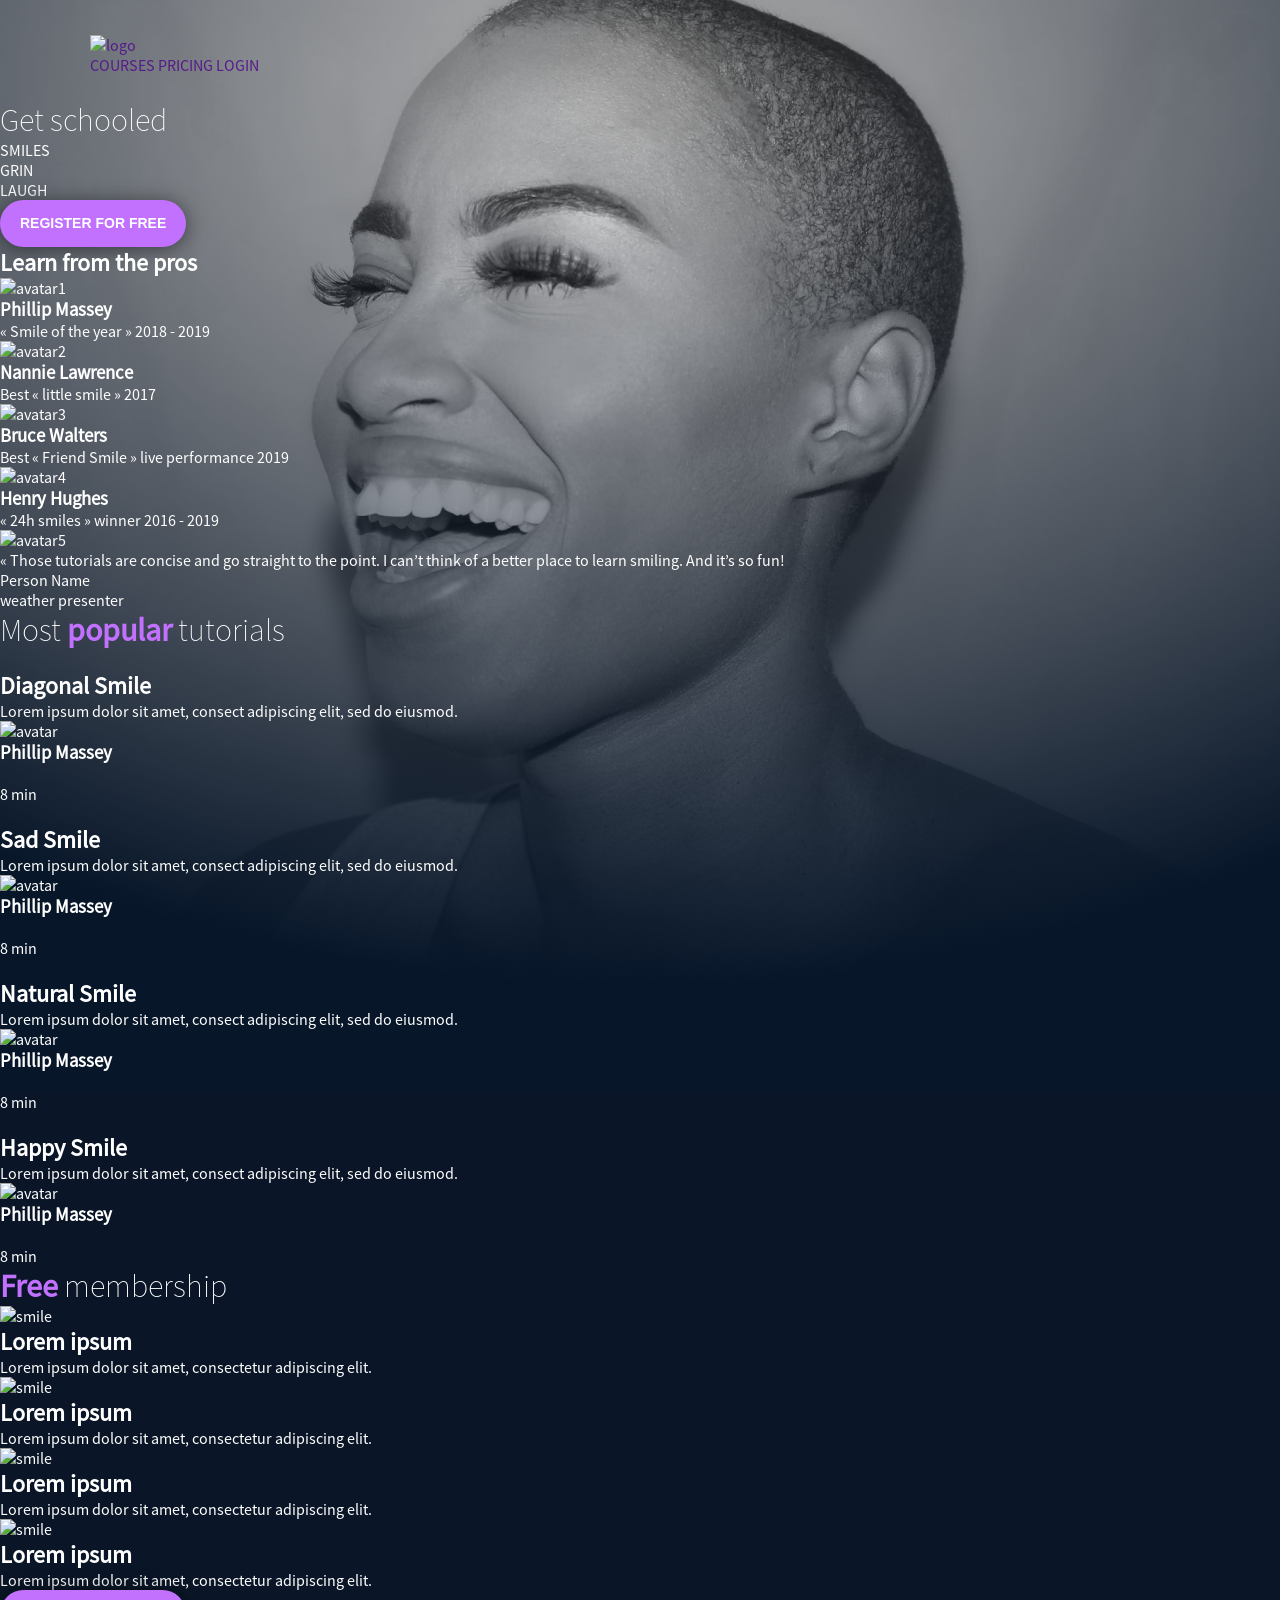
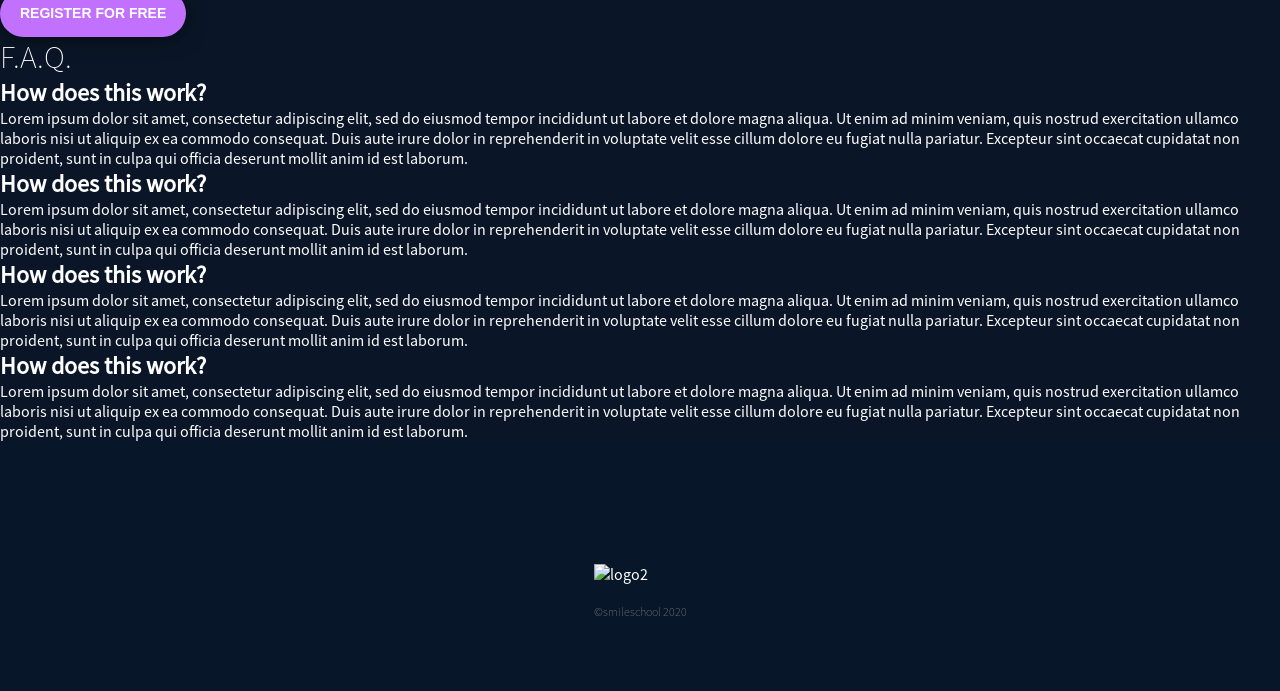
==== commit ff5b876d: "c" ====
--- a/css_advanced/index.html
+++ b/css_advanced/index.html
@@ -1,330 +1,187 @@
 <!DOCTYPE html>
-<html lang="zxx">
-
+<html lang="en">
 <head>
     <meta charset="UTF-8">
     <meta name="viewport" content="width=device-width, initial-scale=1.0">
-    <title>SmileSchool</title>
-
-    <link rel="stylesheet" href="./styles.css">
+    <title>Homepage</title>
+    <link rel="stylesheet" href="styles.css">
 </head>
-
 <body>
-    <!-- HEADER -->
-    <header>
-        <div id="nav_container">
-            <a href="#" title="Logo SmileSchool"><img src="./resources/images/logo.png" alt="Log SmileSchool"></a>
-
-            <nav>
-                <a href="#" title="None">Courses</a>
-                <a href="#" title="None">Pricing</a>
-                <a href="#" title="None">Login</a>
-            </nav>
+    <main>
+        <div class="bg-image">
+            <header>
+                <a href=""><img src="./assets/logo.png" alt="logo"></a>
+                <div class="menu">
+                    <a href="">COURSES</a>
+                    <a href="">PRICING</a>
+                    <a href="">LOGIN</a>
+                </div>
+            </header>
+            <section class="main-section">
+                <div class="get-schooled-section">
+                    <h1>Get schooled</h1>
+                    <div class="smiles-grin-laugh">
+                        <p>SMILES</p>
+                        <p>GRIN</p>
+                        <p>LAUGH</p>
+                    </div>
+                    <button class="register-btn">REGISTER FOR FREE</button>
+                </div>
+                <div class="learn-section">
+                    <h2>Learn from the pros</h2>
+                    <div class="pros">
+                        <div class="avatar-container">
+                            <img src="./assets/avatar1.png" alt="avatar1" class="avatar">
+                            <h3>Phillip Massey</h3>
+                            <p>« Smile of the year » 2018 - 2019</p>
+                        </div>
+                        <div class="avatar-container">
+                            <img src="./assets/avatar2.png" alt="avatar2" class="avatar">
+                            <h3>Nannie Lawrence</h3>
+                            <p>Best « little smile » 2017</p>
+                        </div>
+                        <div class="avatar-container">
+                            <img src="./assets/avatar3.png" alt="avatar3" class="avatar">
+                            <h3>Bruce Walters</h3>
+                            <p>Best « Friend Smile » live performance 2019</p>
+                        </div>
+                        <div class="avatar-container">
+                            <img src="./assets/avatar4.png" alt="avatar4" class="avatar">
+                            <h3>Henry Hughes</h3>
+                            <p>« 24h smiles » winner 2016 - 2019</p>
+                        </div>
+                    </div>
+                </div>
+            </section>
         </div>
-    </header>
-
-    <!-- MAIN CONTENT -->
-    <main>
-        <!-- BANNER -->
-        <section id="banner">
-            <div id="banner_title_container">
-                <h1>Get Schooled</h1>
-
-                <p>
-                    <span>Smiles</span>
-                    <span>Grin</span>
-                    <span>Laugh</span>
-                </p>
-
-                <button>Register for free</button>
-            </div>
-
-            <div id="banner_pros_container">
-                <h2><span>Learn</span> from the pros</h2>
-
-                <div id="banner_pros_infos_container">
-                    <div class="banner_pros_infos">
-                        <img src="./resources/images/pros/phillip_massey.png" alt="Phillip Massey photo">
-                        <h3>Phillip Massey</h3>
-
-                        <p>
-                            « Smile of the year »
-                            <br>
-                            2018 - 2019
-                        </p>
-                    </div>
-
-                    <div class="banner_pros_infos">
-                        <img src="./resources/images/pros/nannie_lawrence.png" alt="Nannie Lawrence photo">
-                        <h3>Nannie Lawrence</h3>
-
-                        <p>
-                            Best « Little smile »
-                            <br>
-                            2017
-                        </p>
-                    </div>
-
-                    <div class="banner_pros_infos">
-                        <img src="./resources/images/pros/bruce_walters.png" alt="Bruce Walters photo">
-                        <h3>Bruce Walters</h3>
-
-                        <p>
-                            Best « Friend Smile »
-                            <br>
-                            Live performance 2019
-                        </p>
-                    </div>
-
-                    <div class="banner_pros_infos">
-                        <img src="./resources/images/pros/henry_hughes.png" alt="Henry Hughes photo">
-                        <h3>Henry Hughes</h3>
-
-                        <p>
-                            « 24h smiles » winner
-                            <br>
-                            2016 - 2019
-                        </p>
-                    </div>
-                </div>
-            </div>
-        </section>
-
-        <!-- QUOTE -->
-        <section id="quote">
-            <h1>Quote</h1>
-
-            <div id="quote_container">
-                <img src="./resources/images/weather_presenter.png" alt="Weather presenter photo">
-
-                <div id="quote_infos_container">
-                    <blockquote>« Those tutorials are concise and go straight to the point. I can’t think of a better place to learn smiling. And it’s so fun! »</blockquote>
+        <section class="testimonials">
+            <div class="testimonials-container">
+                <img src="./assets/avatar5.png" alt="avatar5">
+                <div class="testimonial">
+                    <blockquote>« Those tutorials are concise and go straight to the point. I can’t think of a better place to learn smiling. And it’s so fun!</blockquote>
                     <p>Person Name</p>
-                    <p class="italic">weather presenter</p>
-                </div>
-            </div>
-        </section>
-
-        <!-- VIDEOS -->
-        <section id="videos">
+                    <p>weather presenter</p>
+                </div>
+            </div>
+        </section>
+        <section  class="tutorials">
             <h1>Most <span>popular</span> tutorials</h1>
-
-            <div id="videos_container">
-                <!-- Diagonal Smile -->
-                <div class="solo_video_container">
-                    <div class="video">
-                        <img src="./resources/videos/diagonal_smile.png" alt="Diagonal smile video">
-                    </div>
-
+            <div class="tutorials-container">
+                <div class="video-container">
+                    <img src="./assets/preview1.png" alt="" class="video">
                     <h2>Diagonal Smile</h2>
                     <p>Lorem ipsum dolor sit amet, consect adipiscing elit, sed do eiusmod.</p>
-
-                    <div class="video_creator_container">
-                        <img src="./resources/images/pros/phillip_massey.png" alt="Phillip Massey photo">
-                        <h3>Phillip Massey</h3>
-                    </div>
-
-                    <div class="stats_container">
-                        <div>
-                            <div>
-                                <svg class="star" xmlns="http://www.w3.org/2000/svg" viewBox="0 0 32 32">
-                                    <path d="M3.488 13.184l6.272 6.112-1.472 8.608 7.712-4.064 7.712 4.064-1.472-8.608 6.272-6.112-8.64-1.248-3.872-7.808-3.872 7.808z" fill="currentColor" />
-                                </svg>
-                                <svg class="star" xmlns="http://www.w3.org/2000/svg" viewBox="0 0 32 32">
-                                    <path d="M3.488 13.184l6.272 6.112-1.472 8.608 7.712-4.064 7.712 4.064-1.472-8.608 6.272-6.112-8.64-1.248-3.872-7.808-3.872 7.808z" fill="currentColor" />
-                                </svg>
-                                <svg class="star" xmlns="http://www.w3.org/2000/svg" viewBox="0 0 32 32">
-                                    <path d="M3.488 13.184l6.272 6.112-1.472 8.608 7.712-4.064 7.712 4.064-1.472-8.608 6.272-6.112-8.64-1.248-3.872-7.808-3.872 7.808z" fill="currentColor" />
-                                </svg>
-                                <svg class="star" xmlns="http://www.w3.org/2000/svg" viewBox="0 0 32 32">
-                                    <path d="M3.488 13.184l6.272 6.112-1.472 8.608 7.712-4.064 7.712 4.064-1.472-8.608 6.272-6.112-8.64-1.248-3.872-7.808-3.872 7.808z" fill="currentColor" />
-                                </svg>
-                                <svg class="star empty" xmlns="http://www.w3.org/2000/svg" viewBox="0 0 32 32">
-                                    <path d="M3.488 13.184l6.272 6.112-1.472 8.608 7.712-4.064 7.712 4.064-1.472-8.608 6.272-6.112-8.64-1.248-3.872-7.808-3.872 7.808z" fill="currentColor" />
-                                </svg>
-                            </div>
-                        </div>
-
-                        <p>8 min</p>
-                    </div>
-                </div>
-
-                <!-- Sad Smile -->
-                <div class="solo_video_container">
-                    <div class="video">
-                        <img src="./resources/videos/sad_smile.png" alt="Sad smile video">
-                    </div>
-
+                    <div class="tuto">
+                        <img src="./assets/avatar1.png" alt="avatar">
+                        <h3>Phillip Massey</h3>
+                    </div>
+                    <div class="tutolrial-footer">
+                        <img src="./assets/Star_1.png" alt="">
+                        <img src="./assets/Star_1.png" alt="">
+                        <img src="./assets/Star_1.png" alt="">
+                        <img src="./assets/Star_1.png" alt="">
+                        <img src="./assets/Star_1.png" alt="">
+                        <p>8 min</p>
+                    </div>
+                </div>
+                <div class="video-container">
+                    <img src="./assets/preview2.png" alt="" class="video">
                     <h2>Sad Smile</h2>
                     <p>Lorem ipsum dolor sit amet, consect adipiscing elit, sed do eiusmod.</p>
-
-                    <div class="video_creator_container ">
-                        <img src="./resources/images/pros/phillip_massey.png" alt="Phillip Massey photo">
-                        <h3>Phillip Massey</h3>
-                    </div>
-
-                    <div class="stats_container">
-                        <div>
-                            <div>
-                                <svg class="star" xmlns="http://www.w3.org/2000/svg" viewBox="0 0 32 32">
-                                    <path d="M3.488 13.184l6.272 6.112-1.472 8.608 7.712-4.064 7.712 4.064-1.472-8.608 6.272-6.112-8.64-1.248-3.872-7.808-3.872 7.808z" fill="currentColor" />
-                                </svg>
-                                <svg class="star" xmlns="http://www.w3.org/2000/svg" viewBox="0 0 32 32">
-                                    <path d="M3.488 13.184l6.272 6.112-1.472 8.608 7.712-4.064 7.712 4.064-1.472-8.608 6.272-6.112-8.64-1.248-3.872-7.808-3.872 7.808z" fill="currentColor" />
-                                </svg>
-                                <svg class="star" xmlns="http://www.w3.org/2000/svg" viewBox="0 0 32 32">
-                                    <path d="M3.488 13.184l6.272 6.112-1.472 8.608 7.712-4.064 7.712 4.064-1.472-8.608 6.272-6.112-8.64-1.248-3.872-7.808-3.872 7.808z" fill="currentColor" />
-                                </svg>
-                                <svg class="star" xmlns="http://www.w3.org/2000/svg" viewBox="0 0 32 32">
-                                    <path d="M3.488 13.184l6.272 6.112-1.472 8.608 7.712-4.064 7.712 4.064-1.472-8.608 6.272-6.112-8.64-1.248-3.872-7.808-3.872 7.808z" fill="currentColor" />
-                                </svg>
-                                <svg class="star empty" xmlns="http://www.w3.org/2000/svg" viewBox="0 0 32 32">
-                                    <path d="M3.488 13.184l6.272 6.112-1.472 8.608 7.712-4.064 7.712 4.064-1.472-8.608 6.272-6.112-8.64-1.248-3.872-7.808-3.872 7.808z" fill="currentColor" />
-                                </svg>
-                            </div>
-                        </div>
-
-                        <p>8 min</p>
-                    </div>
-                </div>
-
-                <!-- Natural Smile -->
-                <div class="solo_video_container">
-                    <div class="video">
-                        <img src="./resources/videos/natural_smile.png" alt="Diagonal smile video">
-                    </div>
-
+                    <div class="tuto">
+                        <img src="./assets/avatar1.png" alt="avatar">
+                        <h3>Phillip Massey</h3>
+                    </div>
+                    <div class="tutolrial-footer">
+                        <img src="./assets/Star_1.png" alt="">
+                        <img src="./assets/Star_1.png" alt="">
+                        <img src="./assets/Star_1.png" alt="">
+                        <img src="./assets/Star_1.png" alt="">
+                        <img src="./assets/Star_1.png" alt="">
+                        <p>8 min</p>
+                    </div>
+                </div>
+                <div class="video-container">
+                    <img src="./assets/preview3.png" alt="" class="video">
                     <h2>Natural Smile</h2>
                     <p>Lorem ipsum dolor sit amet, consect adipiscing elit, sed do eiusmod.</p>
-
-                    <div class="video_creator_container ">
-                        <img src="./resources/images/pros/phillip_massey.png" alt="Phillip Massey photo">
-                        <h3>Phillip Massey</h3>
-                    </div>
-
-                    <div class="stats_container">
-                        <div>
-                            <div>
-                                <svg class="star" xmlns="http://www.w3.org/2000/svg" viewBox="0 0 32 32">
-                                    <path d="M3.488 13.184l6.272 6.112-1.472 8.608 7.712-4.064 7.712 4.064-1.472-8.608 6.272-6.112-8.64-1.248-3.872-7.808-3.872 7.808z" fill="currentColor" />
-                                </svg>
-                                <svg class="star" xmlns="http://www.w3.org/2000/svg" viewBox="0 0 32 32">
-                                    <path d="M3.488 13.184l6.272 6.112-1.472 8.608 7.712-4.064 7.712 4.064-1.472-8.608 6.272-6.112-8.64-1.248-3.872-7.808-3.872 7.808z" fill="currentColor" />
-                                </svg>
-                                <svg class="star" xmlns="http://www.w3.org/2000/svg" viewBox="0 0 32 32">
-                                    <path d="M3.488 13.184l6.272 6.112-1.472 8.608 7.712-4.064 7.712 4.064-1.472-8.608 6.272-6.112-8.64-1.248-3.872-7.808-3.872 7.808z" fill="currentColor" />
-                                </svg>
-                                <svg class="star" xmlns="http://www.w3.org/2000/svg" viewBox="0 0 32 32">
-                                    <path d="M3.488 13.184l6.272 6.112-1.472 8.608 7.712-4.064 7.712 4.064-1.472-8.608 6.272-6.112-8.64-1.248-3.872-7.808-3.872 7.808z" fill="currentColor" />
-                                </svg>
-                                <svg class="star empty" xmlns="http://www.w3.org/2000/svg" viewBox="0 0 32 32">
-                                    <path d="M3.488 13.184l6.272 6.112-1.472 8.608 7.712-4.064 7.712 4.064-1.472-8.608 6.272-6.112-8.64-1.248-3.872-7.808-3.872 7.808z" fill="currentColor" />
-                                </svg>
-                            </div>
-                        </div>
-
-                        <p>8 min</p>
-                    </div>
-                </div>
-
-                <!-- Happy Smile -->
-                <div class="solo_video_container">
-                    <div class="video">
-                        <img src="./resources/videos/happy_smile.png" alt="Diagonal smile video">
-                    </div>
-
+                    <div class="tuto">
+                        <img src="./assets/avatar1.png" alt="avatar">
+                        <h3>Phillip Massey</h3>
+                    </div>
+                    <div class="tutolrial-footer">
+                        <img src="./assets/Star_1.png" alt="">
+                        <img src="./assets/Star_1.png" alt="">
+                        <img src="./assets/Star_1.png" alt="">
+                        <img src="./assets/Star_1.png" alt="">
+                        <img src="./assets/Star_1.png" alt="">
+                        <p>8 min</p>
+                    </div>
+                </div>
+                <div class="video-container">
+                    <img src="./assets/preview4.png" alt="" class="video">
                     <h2>Happy Smile</h2>
                     <p>Lorem ipsum dolor sit amet, consect adipiscing elit, sed do eiusmod.</p>
-
-                    <div class="video_creator_container ">
-                        <img src="./resources/images/pros/phillip_massey.png" alt="Phillip Massey photo">
-                        <h3>Phillip Massey</h3>
-                    </div>
-
-                    <div class="stats_container">
-                        <div>
-                            <div>
-                                <svg class="star" xmlns="http://www.w3.org/2000/svg" viewBox="0 0 32 32">
-                                    <path d="M3.488 13.184l6.272 6.112-1.472 8.608 7.712-4.064 7.712 4.064-1.472-8.608 6.272-6.112-8.64-1.248-3.872-7.808-3.872 7.808z" fill="currentColor" />
-                                </svg>
-                                <svg class="star" xmlns="http://www.w3.org/2000/svg" viewBox="0 0 32 32">
-                                    <path d="M3.488 13.184l6.272 6.112-1.472 8.608 7.712-4.064 7.712 4.064-1.472-8.608 6.272-6.112-8.64-1.248-3.872-7.808-3.872 7.808z" fill="currentColor" />
-                                </svg>
-                                <svg class="star" xmlns="http://www.w3.org/2000/svg" viewBox="0 0 32 32">
-                                    <path d="M3.488 13.184l6.272 6.112-1.472 8.608 7.712-4.064 7.712 4.064-1.472-8.608 6.272-6.112-8.64-1.248-3.872-7.808-3.872 7.808z" fill="currentColor" />
-                                </svg>
-                                <svg class="star" xmlns="http://www.w3.org/2000/svg" viewBox="0 0 32 32">
-                                    <path d="M3.488 13.184l6.272 6.112-1.472 8.608 7.712-4.064 7.712 4.064-1.472-8.608 6.272-6.112-8.64-1.248-3.872-7.808-3.872 7.808z" fill="currentColor" />
-                                </svg>
-                                <svg class="star empty" xmlns="http://www.w3.org/2000/svg" viewBox="0 0 32 32">
-                                    <path d="M3.488 13.184l6.272 6.112-1.472 8.608 7.712-4.064 7.712 4.064-1.472-8.608 6.272-6.112-8.64-1.248-3.872-7.808-3.872 7.808z" fill="currentColor" />
-                                </svg>
-                            </div>
-                        </div>
-
-                        <p>8 min</p>
-                    </div>
-                </div>
-            </div>
-        </section>
-
-        <!-- MEMBERSHIP -->
-        <section id="membership">
+                    <div class="tuto">
+                        <img src="./assets/avatar1.png" alt="avatar">
+                        <h3>Phillip Massey</h3>
+                    </div>
+                    <div class="tutolrial-footer">
+                        <img src="./assets/Star_1.png" alt="">
+                        <img src="./assets/Star_1.png" alt="">
+                        <img src="./assets/Star_1.png" alt="">
+                        <img src="./assets/Star_1.png" alt="">
+                        <img src="./assets/Star_1.png" alt="">
+                        <p>8 min</p>
+                    </div>
+                </div>
+            </div>
+        </section>
+        <section class="membership">
             <h1><span>Free</span> membership</h1>
-
-            <div id="membership_container">
-                <div class="membership_infos">
-                    <img src="./resources/images/smile.png" alt="Smile">
-                    <h2>Lorem ipsum</h2>
-                    <p>Lorem ipsum dolor sit amet, consectetur adipiscing elit.</p>
-                </div>
-
-                <div class="membership_infos">
-                    <img src="./resources/images/smile.png" alt="Smile">
-                    <h2>Lorem ipsum</h2>
-                    <p>Lorem ipsum dolor sit amet, consectetur adipiscing elit.</p>
-                </div>
-
-                <div class="membership_infos">
-                    <img src="./resources/images/smile.png" alt="Smile">
-                    <h2>Lorem ipsum</h2>
-                    <p>Lorem ipsum dolor sit amet, consectetur adipiscing elit.</p>
-                </div>
-
-                <div class="membership_infos">
-                    <img src="./resources/images/smile.png" alt="Smile">
-                    <h2>Lorem ipsum</h2>
-                    <p>Lorem ipsum dolor sit amet, consectetur adipiscing elit.</p>
-                </div>
-            </div>
-
-            <button>Register for free</button>
-        </section>
-
-        <!-- FAQ -->
-        <section id="faq">
+            <div class="membership-container">
+                <div class="member">
+                    <img src="./assets/smile.png" alt="smile">
+                    <h2>Lorem ipsum</h2>
+                    <p>Lorem ipsum dolor sit amet, consectetur adipiscing elit.</p>
+                </div>
+                <div class="member">
+                    <img src="./assets/smile.png" alt="smile">
+                    <h2>Lorem ipsum</h2>
+                    <p>Lorem ipsum dolor sit amet, consectetur adipiscing elit.</p>
+                </div>
+                <div class="member">
+                    <img src="./assets/smile.png" alt="smile">
+                    <h2>Lorem ipsum</h2>
+                    <p>Lorem ipsum dolor sit amet, consectetur adipiscing elit.</p>
+                </div>
+                <div class="member">
+                    <img src="./assets/smile.png" alt="smile">
+                    <h2>Lorem ipsum</h2>
+                    <p>Lorem ipsum dolor sit amet, consectetur adipiscing elit.</p>
+                </div>
+            </div>
+            <button class="register-free-btn">REGISTER FOR FREE</button>
+        </section>
+        <section class="faq">
             <h1>F.A.Q.</h1>
-
-            <div id="faq_container">
-                <div class="faq_infos_container">
-                    <div class="faq_infos">
-                        <h2>How does this work?</h2>
-                        <p>Lorem ipsum dolor sit amet, consectetur adipiscing elit, sed do eiusmod tempor incididunt ut labore et dolore magna aliqua. Ut enim ad minim veniam, quis nostrud exercitation ullamco laboris nisi ut aliquip ex ea commodo consequat. Duis aute irure dolor in reprehenderit in voluptate velit esse cillum dolore eu fugiat nulla pariatur. Excepteur sint occaecat cupidatat non proident, sunt in culpa qui officia deserunt mollit anim id est laborum.</p>
-                    </div>
-
-                    <div class="faq_infos">
-                        <h2>How does this work?</h2>
-                        <p>Lorem ipsum dolor sit amet, consectetur adipiscing elit, sed do eiusmod tempor incididunt ut labore et dolore magna aliqua. Ut enim ad minim veniam, quis nostrud exercitation ullamco laboris nisi ut aliquip ex ea commodo consequat. Duis aute irure dolor in reprehenderit in voluptate velit esse cillum dolore eu fugiat nulla pariatur. Excepteur sint occaecat cupidatat non proident, sunt in culpa qui officia deserunt mollit anim id est laborum.</p>
-                    </div>
-                </div>
-
-                <div class="faq_infos_container">
-                    <div class="faq_infos">
-                        <h2>How does this work?</h2>
-                        <p>Lorem ipsum dolor sit amet, consectetur adipiscing elit, sed do eiusmod tempor incididunt ut labore et dolore magna aliqua. Ut enim ad minim veniam, quis nostrud exercitation ullamco laboris nisi ut aliquip ex ea commodo consequat. Duis aute irure dolor in reprehenderit in voluptate velit esse cillum dolore eu fugiat nulla pariatur. Excepteur sint occaecat cupidatat non proident, sunt in culpa qui officia deserunt mollit anim id est laborum.</p>
-                    </div>
-
-                    <div class="faq_infos">
+            <div class="faq-container">
+                <div class="faq-line">
+                    <div class="div">
+                        <h2>How does this work?</h2>
+                        <p>Lorem ipsum dolor sit amet, consectetur adipiscing elit, sed do eiusmod tempor incididunt ut labore et dolore magna aliqua. Ut enim ad minim veniam, quis nostrud exercitation ullamco laboris nisi ut aliquip ex ea commodo consequat. Duis aute irure dolor in reprehenderit in voluptate velit esse cillum dolore eu fugiat nulla pariatur. Excepteur sint occaecat cupidatat non proident, sunt in culpa qui officia deserunt mollit anim id est laborum.</p>
+                    </div>
+                    <div class="div">
+                        <h2>How does this work?</h2>
+                        <p>Lorem ipsum dolor sit amet, consectetur adipiscing elit, sed do eiusmod tempor incididunt ut labore et dolore magna aliqua. Ut enim ad minim veniam, quis nostrud exercitation ullamco laboris nisi ut aliquip ex ea commodo consequat. Duis aute irure dolor in reprehenderit in voluptate velit esse cillum dolore eu fugiat nulla pariatur. Excepteur sint occaecat cupidatat non proident, sunt in culpa qui officia deserunt mollit anim id est laborum.</p>
+                    </div>
+                </div>
+                <div class="faq-line">
+                    <div class="div">
+                        <h2>How does this work?</h2>
+                        <p>Lorem ipsum dolor sit amet, consectetur adipiscing elit, sed do eiusmod tempor incididunt ut labore et dolore magna aliqua. Ut enim ad minim veniam, quis nostrud exercitation ullamco laboris nisi ut aliquip ex ea commodo consequat. Duis aute irure dolor in reprehenderit in voluptate velit esse cillum dolore eu fugiat nulla pariatur. Excepteur sint occaecat cupidatat non proident, sunt in culpa qui officia deserunt mollit anim id est laborum.</p>
+                    </div>
+                    <div class="div">
                         <h2>How does this work?</h2>
                         <p>Lorem ipsum dolor sit amet, consectetur adipiscing elit, sed do eiusmod tempor incididunt ut labore et dolore magna aliqua. Ut enim ad minim veniam, quis nostrud exercitation ullamco laboris nisi ut aliquip ex ea commodo consequat. Duis aute irure dolor in reprehenderit in voluptate velit esse cillum dolore eu fugiat nulla pariatur. Excepteur sint occaecat cupidatat non proident, sunt in culpa qui officia deserunt mollit anim id est laborum.</p>
                     </div>
@@ -332,40 +189,18 @@
             </div>
         </section>
     </main>
-
-    <!-- FOOTER -->
     <footer>
-        <div id="footer_container">
-            <div>
-                <img src="./resources/images/logo.png" alt="Log SmileSchool">
-            </div>
-
-            <div id="social_media_icon_container">
-                <a href="https://www.facebook.com" title="Facebook" target="_blank">
-                    <svg class="social_media_icon" xmlns="http://www.w3.org/2000/svg" viewBox="-143 145 512 512">
-                        <path d="M113,145c-141.4,0-256,114.6-256,256s114.6,256,256,256s256-114.6,256-256S254.4,145,113,145z M169.5,357.6l-2.9,38.3h-39.3 v133H77.7v-133H51.2v-38.3h26.5v-25.7c0-11.3,0.3-28.8,8.5-39.7c8.7-11.5,20.6-19.3,41.1-19.3c33.4,0,47.4,4.8,47.4,4.8l-6.6,39.2 c0,0-11-3.2-21.3-3.2c-10.3,0-19.5,3.7-19.5,14v29.9H169.5z"></path>
-                    </svg>
-                </a>
-
-                <a href="https://www.twitter.com" title="Twitter" target="_blank">
-                    <svg class="social_media_icon" xmlns="http://www.w3.org/2000/svg" viewBox="-143 145 512 512">
-                            <path d="M113,145c-141.4,0-256,114.6-256,256s114.6,256,256,256s256-114.6,256-256S254.4,145,113,145z M215.2,361.2 c0.1,2.2,0.1,4.5,0.1,6.8c0,69.5-52.9,149.7-149.7,149.7c-29.7,0-57.4-8.7-80.6-23.6c4.1,0.5,8.3,0.7,12.6,0.7 c24.6,0,47.3-8.4,65.3-22.5c-23-0.4-42.5-15.6-49.1-36.5c3.2,0.6,6.5,0.9,9.9,0.9c4.8,0,9.5-0.6,13.9-1.9 C13.5,430-4.6,408.7-4.6,383.2v-0.6c7.1,3.9,15.2,6.3,23.8,6.6c-14.1-9.4-23.4-25.6-23.4-43.8c0-9.6,2.6-18.7,7.1-26.5 c26,31.9,64.7,52.8,108.4,55c-0.9-3.8-1.4-7.8-1.4-12c0-29,23.6-52.6,52.6-52.6c15.1,0,28.8,6.4,38.4,16.6 c12-2.4,23.2-6.7,33.4-12.8c-3.9,12.3-12.3,22.6-23.1,29.1c10.6-1.3,20.8-4.1,30.2-8.3C234.4,344.5,225.5,353.7,215.2,361.2z"></path>
-                    </svg>
-                </a>
-
-                <a href="https://www.instagram.com" title="Instagram" target="_blank">
-                    <svg class="social_media_icon" xmlns="http://www.w3.org/2000/svg" viewBox="-143 145 512 512">
-                        <path d="M113,446c24.8,0,45.1-20.2,45.1-45.1c0-9.8-3.2-18.9-8.5-26.3c-8.2-11.3-21.5-18.8-36.5-18.8s-28.3,7.4-36.5,18.8 c-5.3,7.4-8.5,16.5-8.5,26.3C68,425.8,88.2,446,113,446z"></path>
-                        <polygon points="211.4,345.9 211.4,308.1 211.4,302.5 205.8,302.5 168,302.6 168.2,346 "></polygon>
-                        <path d="M183,401c0,38.6-31.4,70-70,70c-38.6,0-70-31.4-70-70c0-9.3,1.9-18.2,5.2-26.3H10v104.8C10,493,21,504,34.5,504h157 c13.5,0,24.5-11,24.5-24.5V374.7h-38.2C181.2,382.8,183,391.7,183,401z"></path>
-                        <path d="M113,145c-141.4,0-256,114.6-256,256s114.6,256,256,256s256-114.6,256-256S254.4,145,113,145z M241,374.7v104.8 c0,27.3-22.2,49.5-49.5,49.5h-157C7.2,529-15,506.8-15,479.5V374.7v-52.3c0-27.3,22.2-49.5,49.5-49.5h157 c27.3,0,49.5,22.2,49.5,49.5V374.7z"></path>
-                    </svg>
-                </a>
+        <div class="footer-container">
+            <div class="footer">
+                <img src="./assets/Logo.png" alt="logo2">
+                <div class="social-container">
+                    <a href=""><img src="./assets/Facebook_Icon.png" alt=""></a>
+                    <a href=""><img src="./assets/Twitter_Icon.png" alt=""></a>
+                    <a href=""><img src="./assets/Instagram_Icon.png" alt=""></a>
+                </div>
+                <p>©smileschool 2020</p>
             </div>
         </div>
-
-        <p>© SmileSchool 2020</p>
     </footer>
 </body>
-
-</html>+</html>
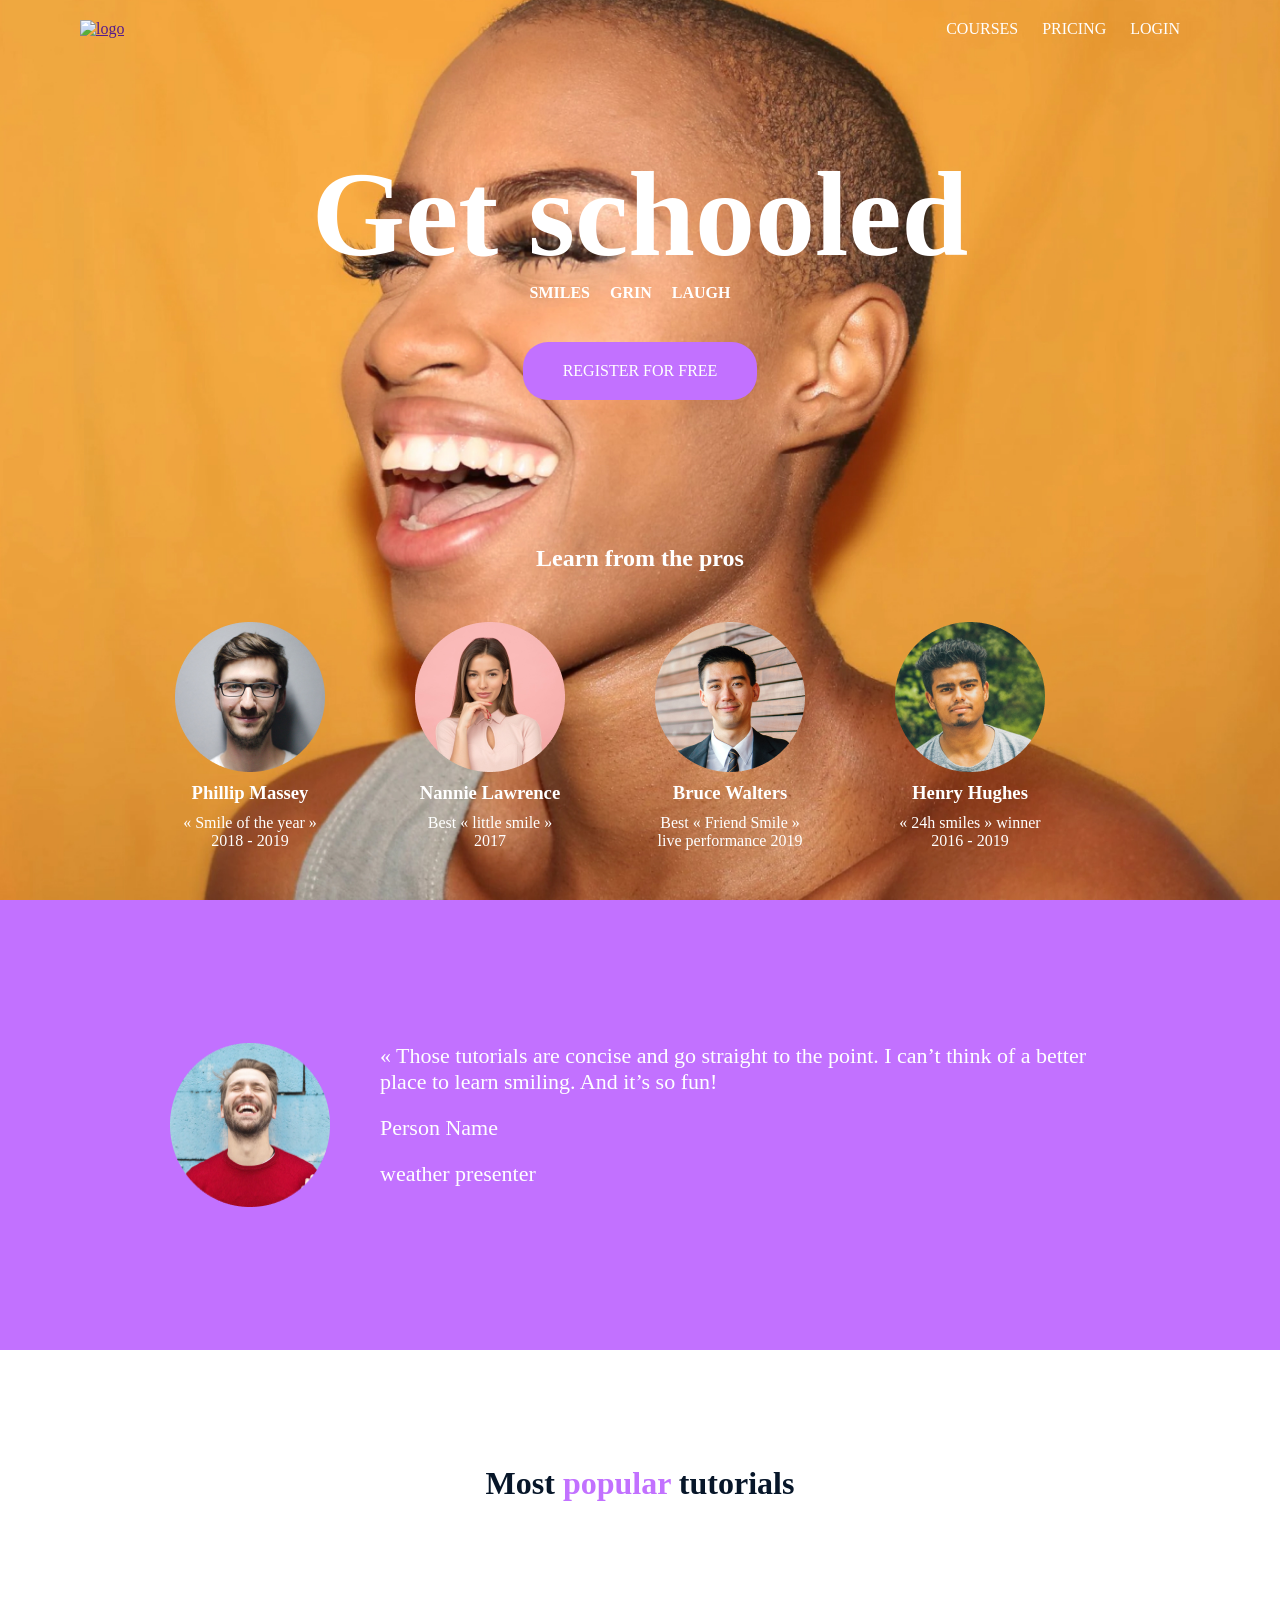
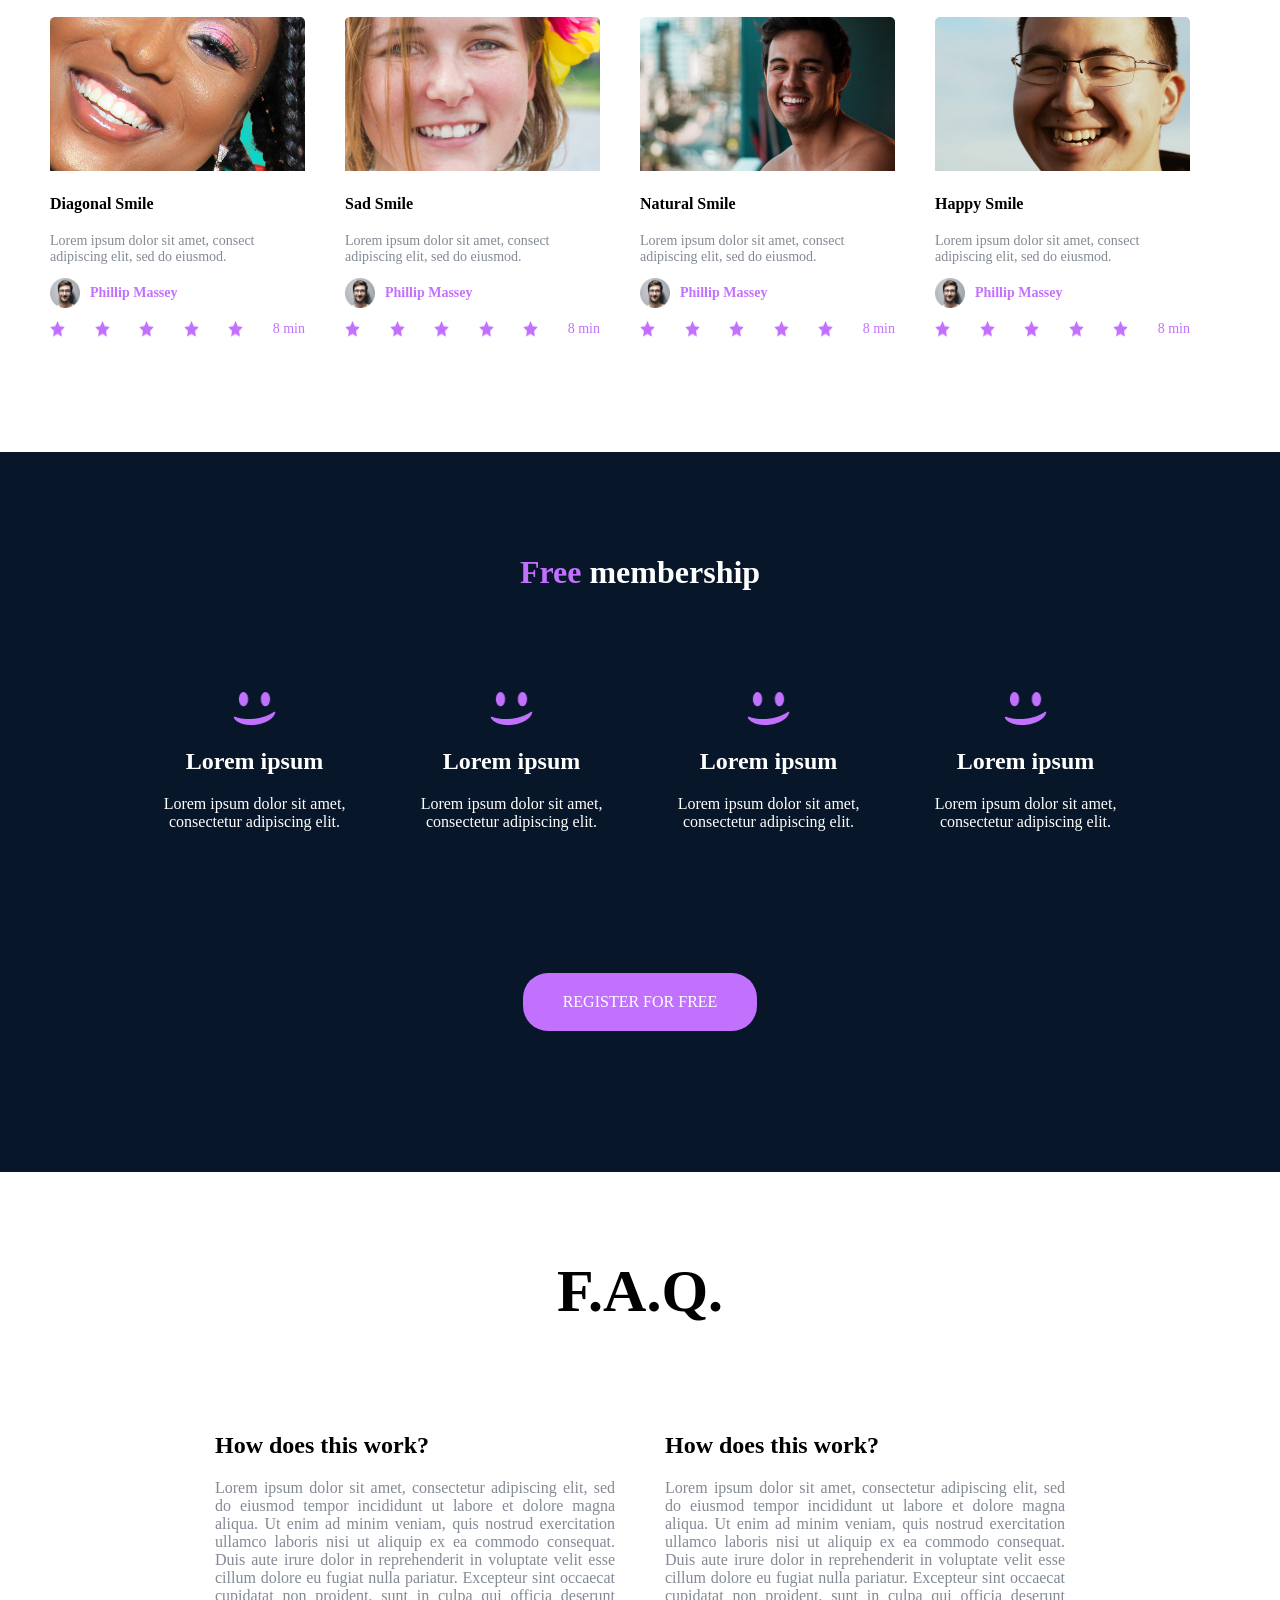
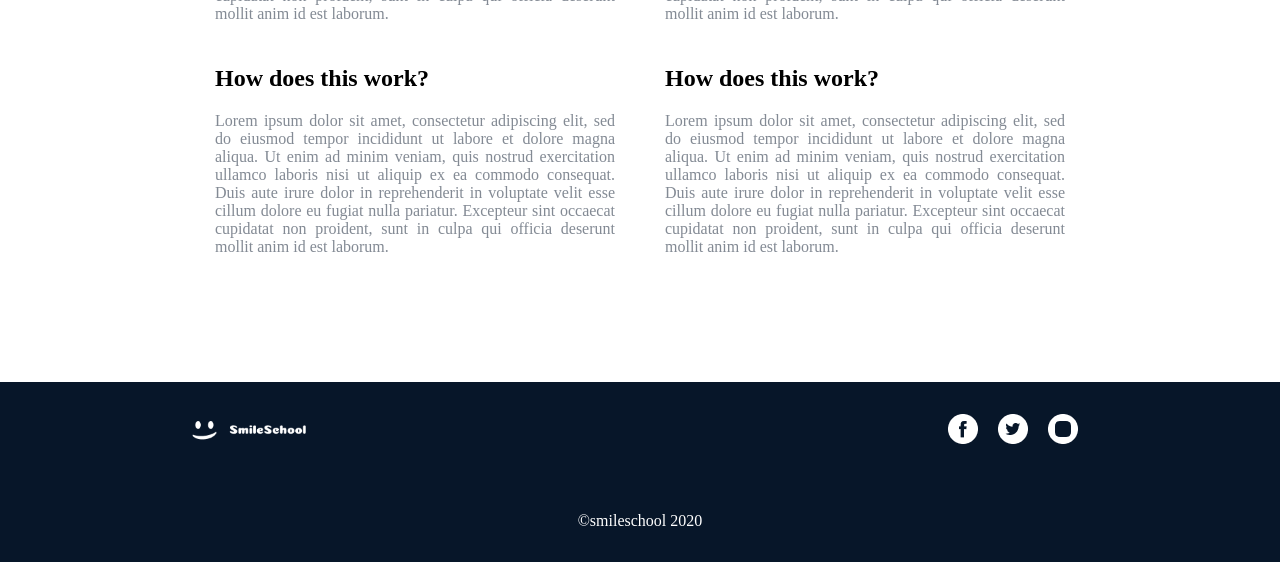
==== commit 17a3c211: "c" ====
--- a/css_advanced/index.html
+++ b/css_advanced/index.html
@@ -203,4 +203,4 @@
         </div>
     </footer>
 </body>
-</html>
+</html>
--- a/css_advanced/styles.css
+++ b/css_advanced/styles.css
@@ -1,507 +1,327 @@
-/********** FONT IMPORT **********/
-@font-face {
-    font-family: "SourceSansPro Light";
-    src: url(./resources/fonts/sourcesanspro-light.otf);
-}
-
-@font-face {
-    font-family: "SourceSansPro Regular";
-    src: url(./resources/fonts/sourcesanspro-regular.otf);
-}
-
-@font-face {
-    font-family: "SourceSansPro Black";
-    src: url(./resources/fonts/sourcesanspro-black.otf);
-}
-
-/********** RESET CSS **********/
-*,
-*::before,
-*::after {
-    box-sizing: border-box;
+* {
     margin: 0;
     padding: 0;
-    text-decoration: none;
-    list-style: none;
-    scroll-behavior: smooth;
-}
-
-/********** GENERAL **********/
-body {
-    font-family: "SourceSansPro Regular", sans-serif;
-    color: #ffffff;
-    background-image: url(./resources/images/background.png);
-    background-size: auto;
-    background-position: top;
+    box-sizing: border-box;
+}
+
+.bg-image {
+    background-image: url(./assets/Header.jpg);
     background-repeat: no-repeat;
-    background-attachment: fixed;
-    /* Can be disabled, non compliant, just for style ;) */
-    background-color: #0a1627;
-}
-
-main {
-    top: 0;
-    left: 0;
-    width: 100%;
-    z-index: -1;
-}
-
-h1 {
-    font-family: "SourceSansPro Light", sans-serif;
-    font-size: 32px;
-    font-weight: 300;
-    line-height: 40px;
-}
-
-h1 span {
-    font-family: "SourceSansPro Regular", sans-serif;
-    font-weight: 700;
-    color: #c271ff;
-}
-
-button {
-    padding: 15px 20px;
-    font-size: 14px;
-    font-weight: 600;
-    line-height: 17px;
-    text-transform: uppercase;
-    color: #ffffff;
-    border: none;
-    border-radius: 25px;
-    background-color: #c271ff;
-    box-shadow: 0px 2px 20px 0px #00000080;
-    transition: 0.2s ease-in-out;
+    background-size: cover;
+    background-position: center;
+    height: 100vh;
+    color: white;
+}
+
+header {
+    padding: 20px 80px;
+    display: flex;
+    justify-content: space-between;
+    height: 10%;
+}
+
+.menu a {
+    all: unset;
+    margin-right: 20px;
     cursor: pointer;
 }
 
-button:hover {
-    transform: scale(1.1);
-}
-
-.italic {
-    font-style: italic;
-}
-
-/********** HEADER **********/
-header {
-    width: 1100px;
-    height: 30px;
-    margin: 35px auto;
-}
-
-#nav_container {
-    display: flex;
-    justify-content: space-between;
-    align-items: center;
-}
-
-nav {
-    width: 235px;
-    display: flex;
-    justify-content: space-between;
-    align-items: center;
-}
-
-nav a {
-    font-size: 12px;
-    font-weight: 700;
-    line-height: 15px;
-    text-transform: uppercase;
-    color: #ffffff;
-}
-
-nav a:hover {
-    text-decoration: underline;
-}
-
-/********** BANNER SECTION **********/
-/* Banner title block */
-#banner_title_container {
-    padding-top: 125px;
-    display: flex;
-    flex-direction: column;
+.main-section {
+    display: flex;
+    flex-direction: column;
+    height: 90%;
+}
+
+.get-schooled-section {
+    height: 50%;
+    display: flex;
+    flex-direction: column;
+    align-items: center;
     justify-content: center;
-    align-items: center;
-}
-
-#banner_title_container h1 {
-    font-family: "SourceSansPro Black", sans-serif;
+}
+
+.get-schooled-section h1 {
     font-size: 120px;
     font-weight: 700;
-    line-height: 150px;
-}
-
-#banner_title_container p {
-    width: 300px;
-    margin-bottom: 50px;
+}
+
+.smiles-grin-laugh {
+    display: flex;
+}
+
+.smiles-grin-laugh p {
+    margin-right: 20px;
+    font-weight: 700;
+}
+
+.register-btn {
+    all: unset;
+    margin: 40px;
+    padding: 20px 40px;
+    background-color: #C271FF;
+    border-radius: 25px;
+    cursor: pointer;
+}
+
+.learn-section {
+    height: 50%;
+    display: flex;
+    flex-direction: column;
+    justify-content: space-evenly;
+    align-items: center;
+}
+
+.pros {
+    display: flex;
+    justify-content: center;
+}
+
+.avatar-container {
+
+    margin-right: 60px;
+    display: flex;
+    flex-direction: column;
+    align-items: center;
+    width: 180px;
+}
+
+.avatar {
+    height: 150px;
+    width: 150px;
+}
+
+.avatar-container h3 {
+    margin: 10px 0;
+}
+
+.avatar-container p {
+    text-align: center;
+    width: 150px;
+}
+
+.testimonials {
+    height: 50vh;
+    background-color: #C271FF;
+    display: flex;
+    justify-content: center;
+    align-items: center;
+}
+
+.testimonials-container {
+    display: flex;
+}
+
+.testimonial {
+    color: white;
+    width: 730px;
+    margin-left: 50px;
+}
+
+blockquote {
+
+    font-size: 22px;
+}
+
+.testimonial p {
+    margin: 20px 0;
+    font-size: 22px;
+}
+
+.tutorials {
+    height: 78vh;
+    display: flex;
+    flex-direction: column;
+    justify-content: space-evenly;
+    align-items: center;
+}
+
+.tutorials h1 {
+    font-size: 32px;
+    color: #071629;
+}
+
+.tutorials span {
+    color: #C271FF;
+}
+
+.tutorials-container {
+    display: flex;
+
+}
+
+.video-container {
+    width: 255px;
+    margin-right: 40px;
+}
+
+.video {
+    height: 154px;
+    width: 255px;
+}
+
+.video-container h2 {
+    margin: 20px 0;
+    font-size: 16px;
+}
+
+.video-container h3 {
+    margin: 20px 0;
+    color: #C271FF;
+    font-size: 14px;
+}
+
+.video-container p {
+    color: #07162980;
+    font-size: 14px;
+}
+
+.tuto {
+    display: flex;
+    align-items: center;
+}
+
+.tuto img {
+    height: 30px;
+    width: 30px;
+    margin-right: 10px;
+}
+
+.tutolrial-footer {
     display: flex;
     justify-content: space-between;
-    font-size: 16px;
-    font-weight: 700;
-    line-height: 20px;
-    text-transform: uppercase;
-}
-
-/* Banner pros block */
-#banner_pros_container {
-    margin-top: 150px;
-    display: flex;
-    flex-direction: column;
-    justify-content: center;
-    align-items: center;
-}
-
-#banner_pros_container h2 {
-    font-family: "SourceSansPro Light", sans-serif;
+}
+
+.tutolrial-footer p {
+    color: #C271FF;
+}
+
+.membership {
+    height: 80vh;
+    background-color: #071629;
+    display: flex;
+    flex-direction: column;
+    align-items: center;
+    justify-content: space-evenly;
+}
+
+.membership h1 {
     font-size: 32px;
-    font-weight: 300;
-    line-height: 40px;
-}
-
-#banner_pros_container h2 span {
-    font-family: "SourceSansPro Regular", sans-serif;
-    font-weight: 700;
-    color: #c271ff;
-}
-
-#banner_pros_infos_container {
-    width: 1000px;
-    margin-top: 125px;
-    margin-bottom: 100px;
-    display: flex;
-    flex-direction: row;
+    color: white;
+}
+
+.membership span {
+    color: #C271FF;
+}
+
+.membership-container {
+    display: flex;
+}
+
+.member {
+    width: 257px;
+    display: flex;
+    flex-direction: column;
+    align-items: center;
+    color: white;
+}
+
+.member img {
+    height: 36px;
+    width: 44px;
+}
+
+.member h2 {
+    margin: 20px 0;
+}
+
+.member p {
+    text-align: center;
+}
+
+.register-free-btn {
+    all: unset;
+    margin: 40px;
+    padding: 20px 40px;
+    background-color: #C271FF;
+    border-radius: 25px;
+    cursor: pointer;   
+    color: white;
+}
+
+.faq {
+    height: 90vh;
+    display: flex;
+    flex-direction: column;
+    align-items: center;
+    justify-content: space-evenly;
+}
+
+.faq h1 {
+    font-size: 60px;
+}
+
+.faq-container {
+    display: flex;
+    flex-direction: column;
+    justify-content: space-evenly;
+    height: 60%;
+}
+
+.faq-line {
+    display: flex;
+    gap: 50px;
+}
+
+.div {
+    width: 400px;
+}
+
+.div p {
+    text-align: justify;
+    margin: 20px 0;
+    color: #07162980;
+}
+
+footer {
+    background-color: #071629;
+    height: 20vh;
+
+}
+
+.footer-container {
+    height: 100%;
+    margin: 0 15%;
+}
+
+.footer {
+    display: flex;
+    flex-wrap: wrap;
+    width: 100;
+    height: 100%;
     justify-content: space-between;
     align-items: center;
 }
 
-.banner_pros_infos {
+
+.footer img {
+    height: 20px;
+    width: 114px;
+}
+
+.social-container {
+    width: 50%;
+    display: flex;
+    justify-content: end;
+}
+
+.social-container a img {
+    height: 30px; 
+    width: 30px;
+    margin: 0 10px;
+}
+
+.footer-container p {
+    width: 100%;
     text-align: center;
-}
-
-.banner_pros_infos img {
-    width: 150px;
-    height: 150px;
-    border-radius: 50%;
-}
-
-.banner_pros_infos h3 {
-    font-size: 18px;
-    font-weight: 900;
-    line-height: 25px;
-}
-
-.banner_pros_infos p {
-    font-family: "SourceSansPro Light", sans-serif;
-    font-size: 16px;
-    font-weight: 400;
-    line-height: 25px;
-    font-style: italic;
-}
-
-/********** QUOTE SECTION **********/
-#quote {
-    width: 100%;
-    height: 400px;
-    display: flex;
-    justify-content: center;
-    align-items: center;
-    background-color: #c271ff;
-}
-
-/* Hidden h1 to pass W3C htmml validator */
-#quote h1 {
-    display: none;
-}
-
-#quote_container {
-    width: 900px;
-    height: 160px;
-    display: flex;
-    flex-direction: row;
-    justify-content: center;
-    align-items: center;
-    gap: 50px;
-    font-size: 22px;
-    font-weight: 500;
-    line-height: 30px;
-}
-
-#quote_container img {
-    width: 160px;
-    height: 160px;
-    border-radius: 50%;
-}
-
-#quote_infos_container {
-    height: 100%;
-    display: flex;
-    flex-direction: column;
-    justify-content: space-around;
-}
-
-#quote_infos_container blockquote {
-    font-family: "SourceSansPro Light", sans-serif;
-}
-
-#quote_infos_container p {
-    font-weight: 700;
-}
-
-#quote_infos_container p.italic {
-    font-family: "SourceSansPro Light", sans-serif;
-    font-weight: 500;
-}
-
-/********** VIDEOS SECTION **********/
-#videos {
-    width: 100%;
-    margin: auto;
-    padding: 75px;
-    color: #071629;
-    display: flex;
-    flex-direction: column;
-    justify-content: center;
-    align-items: center;
-    background-color: #ffffff;
-}
-
-#videos_container {
-    padding: 75px 75px 0 75px;
-    display: flex;
-    flex-direction: row;
-    justify-content: space-between;
-    align-items: center;
-    gap: 25px;
-}
-
-.solo_video_container {
-    width: 255px;
-    height: 335px;
-    display: flex;
-    flex-direction: column;
-    justify-content: space-between;
-}
-
-.video {
-    position: relative;
-    cursor: pointer;
-}
-
-.video img {
-    display: block;
-    border-radius: 5px 5px 0 0;
-}
-
-.video::after {
-    content: url("./resources/images/play-button.svg");
-    position: absolute;
-    top: 50%;
-    left: 50%;
-    width: 64px;
-    height: 64px;
-    transform: translate(-50%, -50%);
-}
-
-.solo_video_container h2 {
-    padding: 0 15px;
-    font-size: 16px;
-    font-weight: 700;
-    line-height: 20px;
-}
-
-.solo_video_container p {
-    padding: 0 15px;
-    font-size: 14px;
-    font-weight: 400;
-    line-height: 24px;
-    text-align: justify;
-    color: #848a93;
-}
-
-.video_creator_container {
-    padding: 0 15px;
-    display: flex;
-    flex-direction: row;
-    justify-content: left;
-    align-items: center;
-}
-
-.video_creator_container img {
-    width: 30px;
-    height: 30px;
-    border-radius: 50%;
-}
-
-.video_creator_container h3 {
-    margin-left: 15px;
-    font-family: "SourceSansPro Light", sans-serif;
-    font-size: 14px;
-    font-weight: 600;
-    line-height: 27px;
-    color: #c271ff;
-}
-
-.stats_container {
-    width: 100%;
-    padding: 0 15px;
-    display: flex;
-    flex-direction: row;
-    justify-content: space-between;
-    align-items: center;
-}
-
-.stats_container p {
-    font-family: "SourceSansPro Light", sans-serif;
-    font-size: 14px;
-    font-weight: 600;
-    line-height: 27px;
-    color: #c271ff;
-}
-
-.star {
-    width: 15px;
-    height: 15px;
-    color: #c271ff;
-}
-
-.star.empty {
-    color: #dddddd;
-}
-
-/********** MEMBERSHIP SECTION **********/
-#membership {
-    width: 100%;
-    height: 500px;
-    padding: 75px 0;
-    display: flex;
-    flex-direction: column;
-    justify-content: space-between;
-    align-items: center;
-    background-color: #071629;
-}
-
-#membership_container {
-    padding: 75px 0 60px 0;
-    display: flex;
-    flex-direction: row;
-    justify-content: center;
-    align-items: center;
-}
-
-.membership_infos {
-    width: 250px;
-    height: 150px;
-    display: flex;
-    flex-direction: column;
-    justify-content: space-around;
-    align-items: center;
-}
-
-.membership_infos p {
-    width: 200px;
-    font-size: 14px;
-    font-weight: 400;
-    line-height: 26px;
-    text-align: center;
-}
-
-/********** FAQ SECTION **********/
-#faq {
-    padding: 75px;
-    display: flex;
-    flex-direction: column;
-    justify-content: center;
-    align-items: center;
-    color: #071629;
-    background-color: #ffffff;
-}
-
-#faq h1 {
-    font-size: 60px;
-    font-weight: 300;
-    line-height: 75px;
-}
-
-#faq_container {
-    width: 900px;
-    margin-top: 75px;
-    display: flex;
-    flex-direction: column;
-    justify-content: space-between;
-    align-items: center;
-    gap: 75px;
-}
-
-.faq_infos_container {
-    display: flex;
-    gap: 220px;
-}
-
-.faq_infos {
-    width: 350px;
-}
-
-.faq_infos h2 {
-    margin-bottom: 25px;
-    font-size: 16px;
-    font-weight: 700;
-    line-height: 20px;
-}
-
-.faq_infos p {
-    font-family: "SourceSansPro Light", sans-serif;
-    font-size: 14px;
-    font-weight: 400;
-    line-height: 24px;
-    color: #848a93;
-}
-
-/********** FAQ SECTION **********/
-footer {
-    width: 100%;
-    height: 250px;
-    padding-top: 50px;
-    display: flex;
-    flex-direction: column;
-    justify-content: space-around;
-    align-items: center;
-    background-color: #071629;
-}
-
-footer p {
-    font-family: "SourceSansPro Light", sans-serif;
-    font-size: 12px;
-    font-weight: 400;
-    line-height: 15px;
-    color: #848a93;
-}
-
-#footer_container {
-    width: 1000px;
-    display: flex;
-    justify-content: space-between;
-    align-items: center;
-}
-
-#social_media_icon_container {
-    display: flex;
-    justify-content: center;
-    align-items: center;
-    gap: 20px;
-    transition: 0.2s ease-in-out;
-}
-
-#social_media_icon_container a {
-    transition: 0.2s ease-in-out;
-}
-
-#social_media_icon_container a:hover {
-    transform: scale(1.1);
-}
-
-.social_media_icon {
-    width: 30px;
-    height: 30px;
-    fill: #ffffff;
-    cursor: pointer;
+    color: white;
 }
